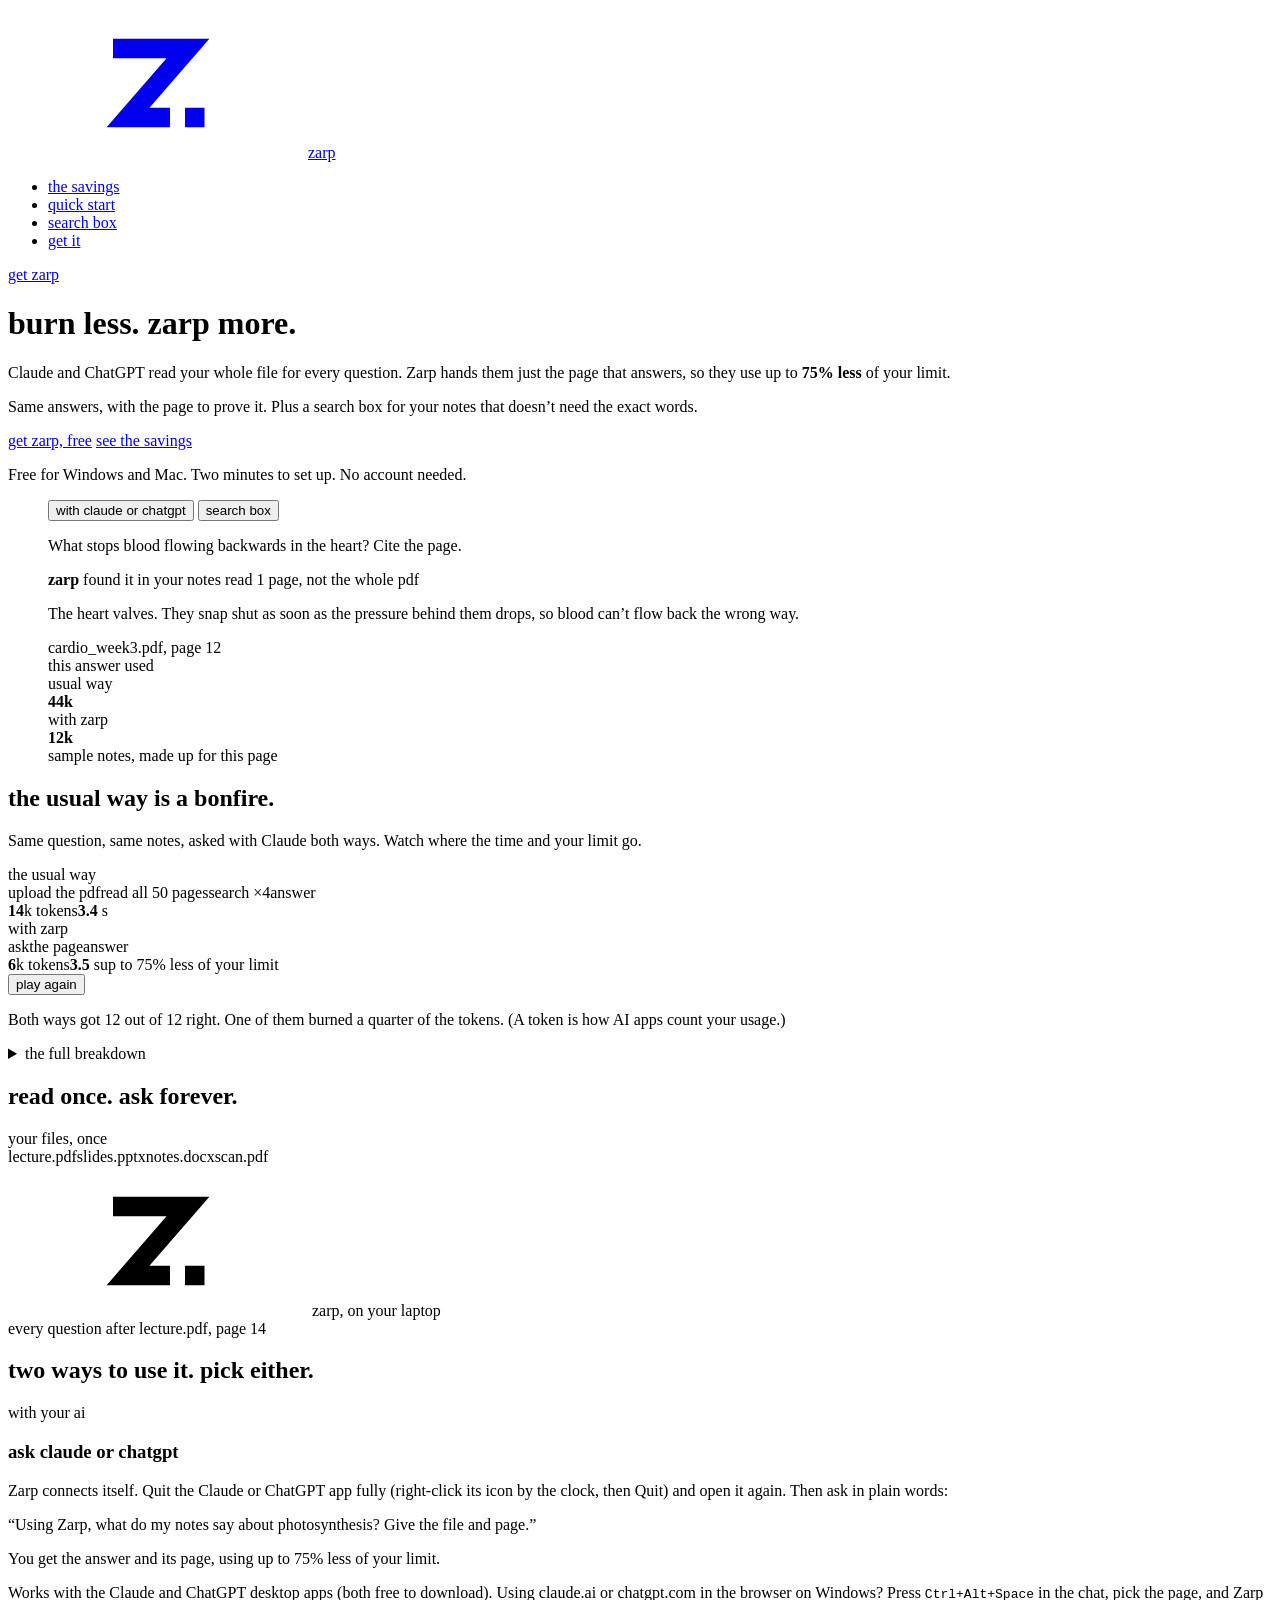
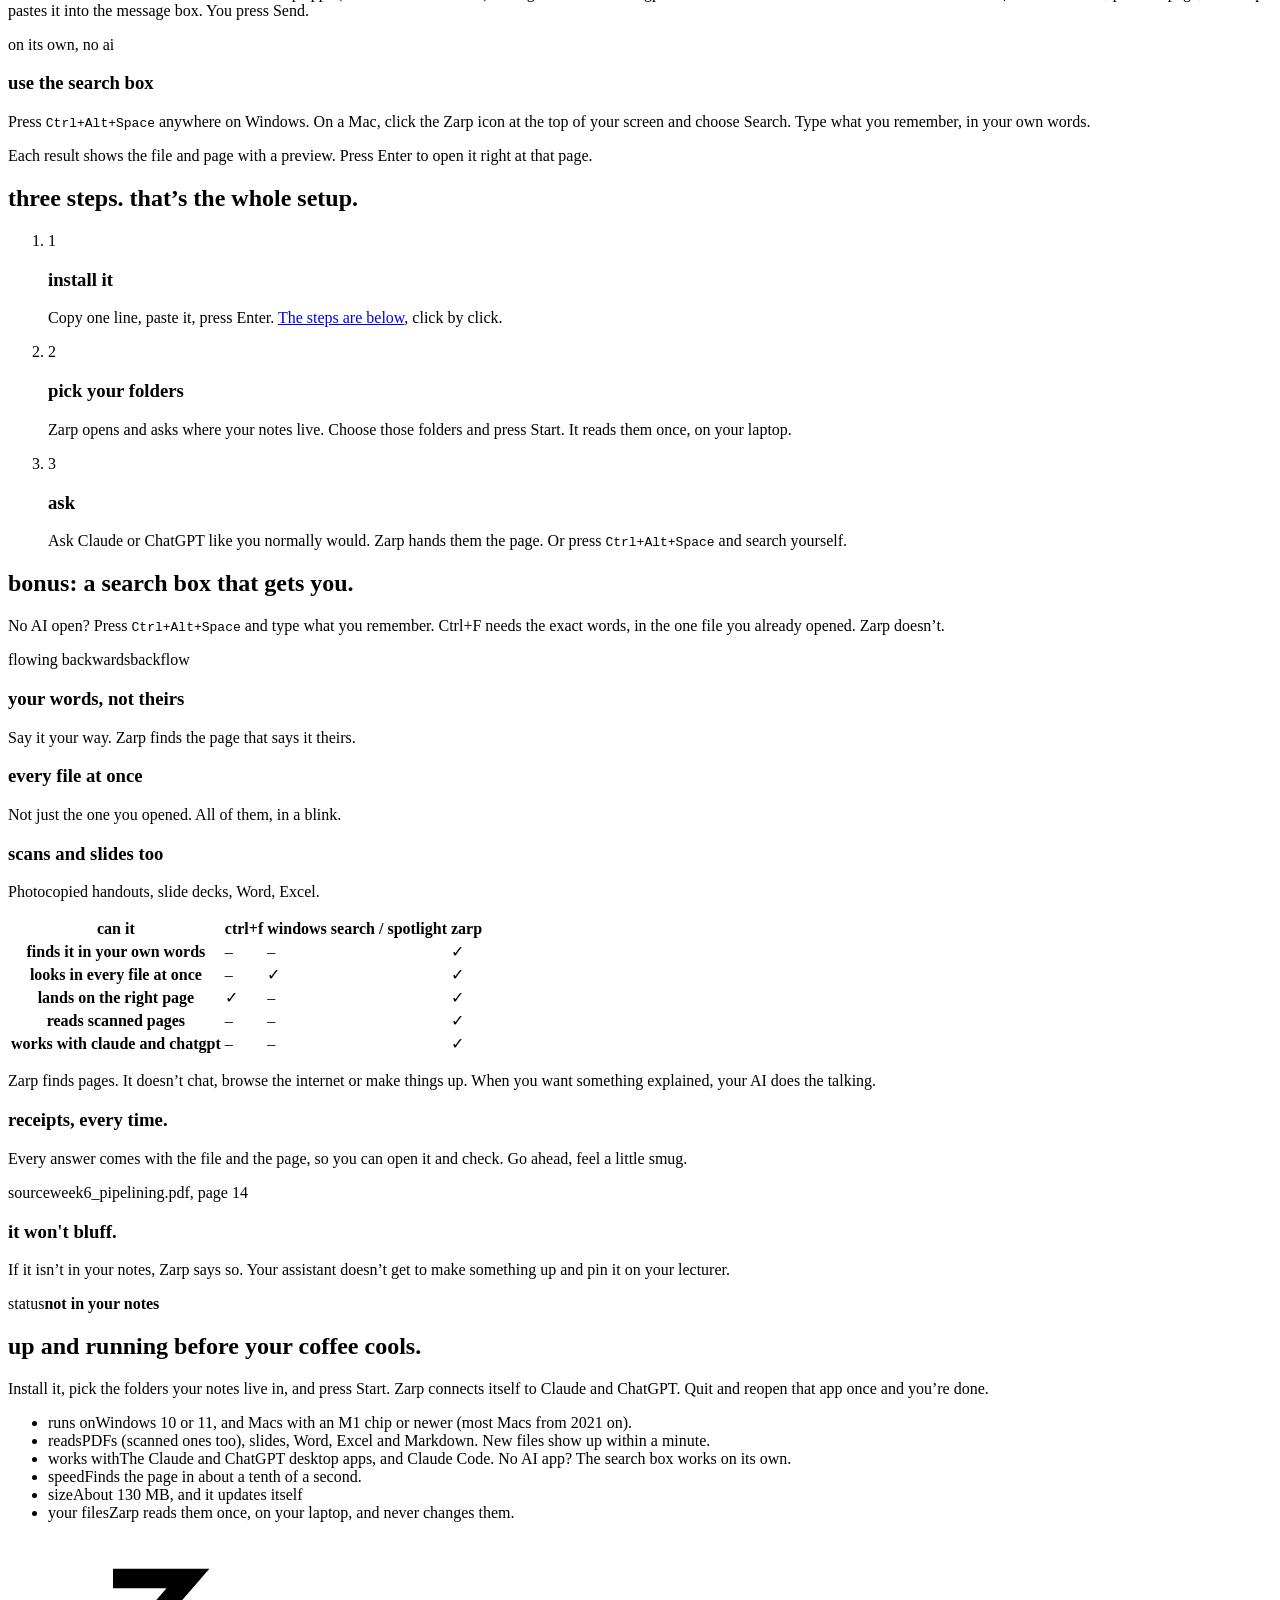
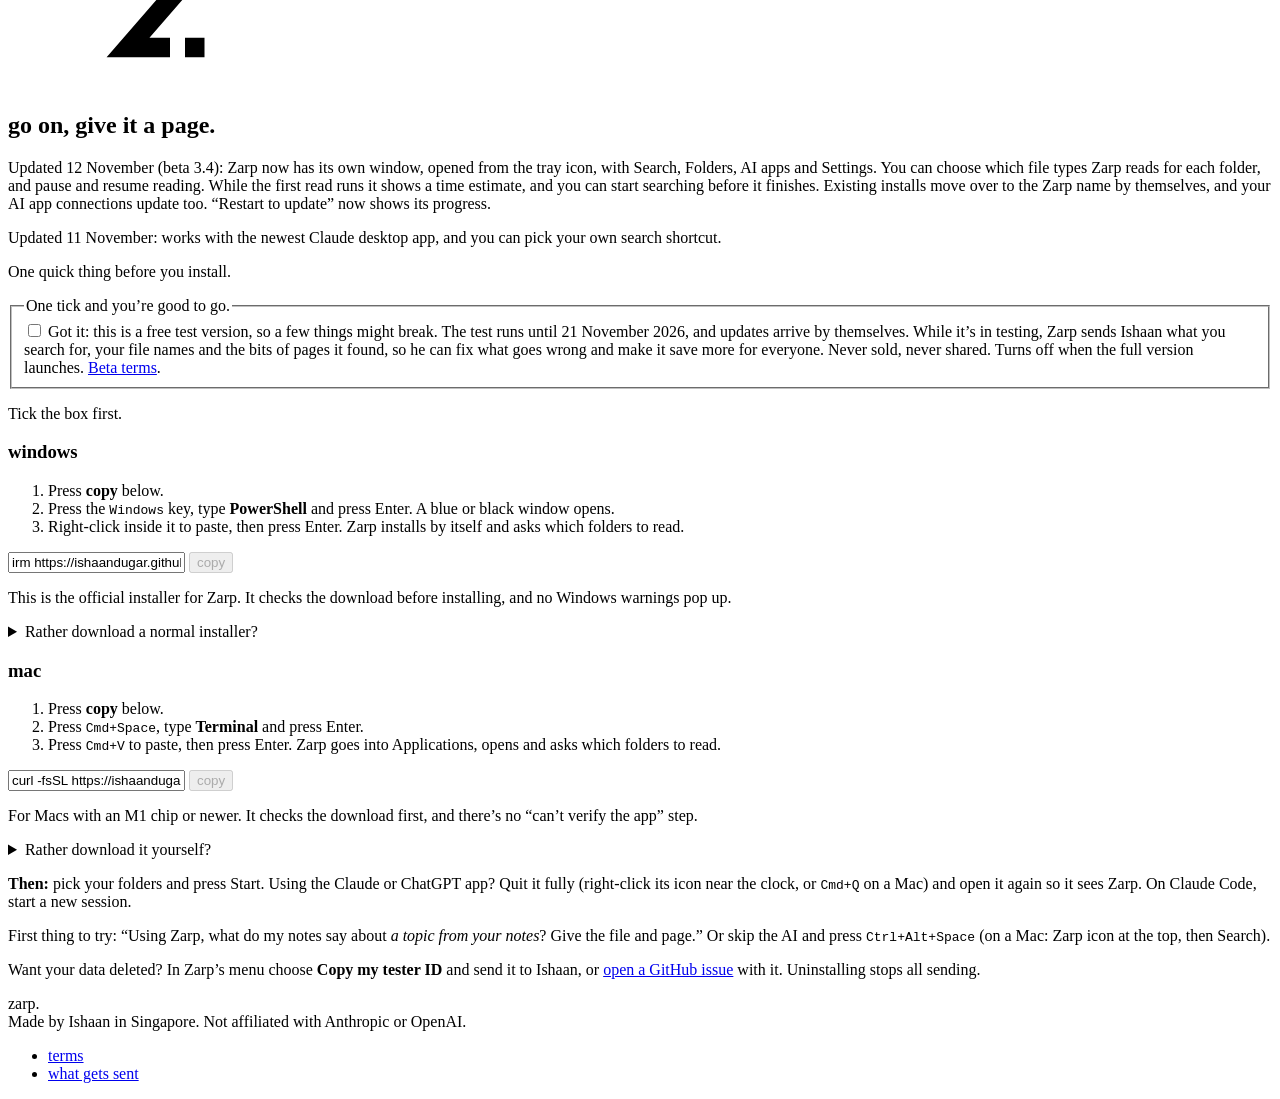
==== index.html @ 74d9ce3f "Add share tags and preview image so links show a card" ====
<!doctype html>
<html lang="en">
<head>
<meta charset="utf-8">
<meta name="viewport" content="width=device-width, initial-scale=1, viewport-fit=cover">
<title>Zarp</title>
<meta name="description" content="Claude and ChatGPT read your whole PDF for every question. Zarp hands them just the page that answers, so they use up to 75% less of your limit. Free for Windows and Mac.">
<link rel="canonical" href="https://ishaandugar.github.io/zarp/">
<meta property="og:type" content="website">
<meta property="og:site_name" content="Zarp">
<meta property="og:title" content="Zarp: burn less. zarp more.">
<meta property="og:description" content="Claude and ChatGPT read your whole PDF for every question. Zarp hands them just the page that answers, so they use up to 75% less of your limit. Free for Windows and Mac.">
<meta property="og:url" content="https://ishaandugar.github.io/zarp/">
<meta property="og:image" content="https://ishaandugar.github.io/zarp/og-v1.png">
<meta property="og:image:width" content="1200">
<meta property="og:image:height" content="630">
<meta property="og:image:alt" content="Zarp: burn less. zarp more. A chat where Zarp finds the answer in one page of your notes and cites it.">
<meta name="twitter:card" content="summary_large_image">
<link rel="icon" href="data:image/svg+xml,%3Csvg xmlns='http://www.w3.org/2000/svg' viewBox='0 0 100 100'%3E%3Crect width='100' height='100' rx='22' fill='%23181512'/%3E%3Cpath d='M20 27H70L30 73H58' fill='none' stroke='%23f7b83d' stroke-width='13'/%3E%3Crect x='68' y='66.5' width='13' height='13' fill=%27%23f5b544%27/%3E%3C/svg%3E">
<link rel="preconnect" href="https://fonts.googleapis.com">
<link rel="preconnect" href="https://fonts.gstatic.com" crossorigin>
<link href="https://fonts.googleapis.com/css2?family=Instrument+Serif&family=Geist:wght@400;500&family=Geist+Mono:wght@400&display=swap" rel="stylesheet">
<link rel="stylesheet" href="site.css">
</head>
<body>
<svg width="0" height="0" style="position:absolute" aria-hidden="true">
  <symbol id="mark" viewBox="0 0 100 100">
    <path d="M20 27H70L30 73H58" fill="none" stroke="currentColor" stroke-width="13"/>
    <rect class="dot" x="68" y="66.5" width="13" height="13" fill="currentColor"/>
  </symbol>
</svg>

<div class="wrap">
  <nav class="mast" aria-label="main">
    <a class="brand" href="#top" aria-label="Zarp home"><svg class="brand-mark" aria-hidden="true"><use href="#mark"/></svg>zarp</a>
    <ul>
      <li><a href="#savings">the savings</a></li>
      <li><a href="#start">quick start</a></li>
      <li><a href="#ctrlf">search box</a></li>
      <li><a href="#install">get it</a></li>
    </ul>
    <a class="btn btn--secondary" href="#install">get zarp</a>
  </nav>

  <main id="top">
    <header class="hero">
      <div class="hero-text">
        <h1>burn less. <span class="verb">zarp</span> more.</h1>
        <p>Claude and ChatGPT read your whole file for every question. Zarp hands them just the page that answers, so they use up to <b class="hl">75% less</b> of your limit.</p>
        <p>Same answers, with the page to prove it. Plus a search box for your notes that doesn’t need the exact words.</p>
        <div class="actions">
          <a class="btn btn--primary" href="#install">get zarp, free</a>
          <a class="btn btn--secondary" href="#savings">see the savings</a>
        </div>
        <p class="small">Free for Windows and Mac. Two minutes to set up. No account needed.</p>
      </div>

      <figure class="well chat demo" aria-label="Demo: the same search in Ctrl+F and in Zarp, and Claude using Zarp">
        <div class="chat-head" role="tablist">
          <button class="tab tab--on" type="button" role="tab" aria-selected="true" data-demo="ai">with claude or chatgpt</button>
          <button class="tab" type="button" role="tab" aria-selected="false" data-demo="box">search box</button>
        </div>
        <div class="chat-body demo-panel race" data-panel="box" hidden>
          <div class="qbox"><svg aria-hidden="true"><use href="#mark"/></svg><span class="typed" data-text="what stops blood flowing backwards">what stops blood flowing backwards</span><i class="caret" aria-hidden="true"></i></div>
          <div class="lanes">
            <div class="lane lane--f">
              <span class="lane-name">ctrl+f · one open file</span>
              <div class="doc" aria-hidden="true"><i></i><i></i><i></i><i></i><i></i><i></i><i></i><span class="sweep"></span></div>
              <span class="verdict">0 of 0 matches</span>
            </div>
            <div class="lane lane--z">
              <span class="lane-name">zarp · all 41 files</span>
              <div class="stack" aria-hidden="true"><span>pdf</span><span>pptx</span><span>scan</span><span>docx</span><span>pdf</span><span>xlsx</span><span>pptx</span><span>pdf</span></div>
              <div class="found">
                <span class="cite">cardio_week3.pdf, page 12</span>
                <p>“…the heart valves <mark>prevent backflow</mark> by snapping shut…”</p>
              </div>
            </div>
          </div>
          <p class="readout punch">different words. buried in 41 files. <b>straight to page 12.</b></p>
        </div>
        <div class="chat-body demo-panel chatplay" data-panel="ai">
          <p class="ask c1">What stops blood flowing backwards in the heart? Cite the page.</p>
          <div class="call c2">
            <span class="readout"><b>zarp</b> found it in your notes</span>
            <span class="readout">read 1 page, not the whole pdf</span>
          </div>
          <div class="c3">
            <p class="answer">The heart valves. They snap shut as soon as the pressure behind them drops, so blood can’t flow back the wrong way.</p>
            <span class="cite">cardio_week3.pdf, page 12</span>
          </div>
          <div class="usage c4">
            <span class="readout">this answer used</span>
            <div class="u-row"><span class="readout">usual way</span><div class="meter"><span class="fill"></span></div><b>44k</b></div>
            <div class="u-row u-row--z"><span class="readout">with zarp</span><div class="meter"><span class="fill"></span></div><b>12k</b></div>
          </div>
        </div>
        <figcaption class="chat-foot readout">sample notes, made up for this page</figcaption>
      </figure>
    </header>

    <section id="savings" class="savings">
      <div class="vs-head">
        <h2>the usual way is a bonfire.</h2>
        <p>Same question, same notes, asked with Claude both ways. Watch where the time and your limit go.</p>
      </div>
      <div class="well blueprint duel" data-anim>
        <div class="duel-lane">
          <span class="path-name">the usual way</span>
          <div class="beats"><span class="node">upload the pdf</span><span class="node">read all 50 pages</span><span class="node">search ×4</span><span class="node">answer</span></div>
          <div class="meter"><span class="fill"></span></div>
          <div class="meta readout"><span><b class="count" data-to="44" data-ms="3600">44</b>k tokens</span><span><b class="count" data-to="10.9" data-dec="1" data-ms="3600">10.9</b> s</span></div>
        </div>
        <div class="duel-lane duel-lane--z">
          <span class="path-name">with zarp</span>
          <div class="beats"><span class="node">ask</span><span class="node">the page</span><span class="node">answer</span></div>
          <div class="meter"><span class="fill"></span></div>
          <div class="meta readout"><span><b class="count" data-to="12" data-ms="2200">12</b>k tokens</span><span><b class="count" data-to="6.9" data-dec="1" data-ms="2200">6.9</b> s</span><span class="badge">up to 75% less of your limit</span></div>
        </div>
        <button class="replay" type="button">play again</button>
      </div>
      <p class="small">Both ways got 12 out of 12 right. One of them burned a quarter of the tokens. (A token is how AI apps count your usage.)</p>
      <details class="more">
        <summary>the full breakdown</summary>
        <table class="cmp cmp--two">
          <thead><tr><th scope="col"><span class="sr">step</span></th><th scope="col">the usual way</th><th scope="col" class="z">with zarp</th></tr></thead>
          <tbody>
            <tr><th scope="row">before you ask</th><td data-label="the usual way">upload the PDF, again, in every new chat</td><td data-label="with zarp" class="z">nothing. Zarp read your folders once, when you set it up</td></tr>
            <tr><th scope="row">what your ai reads</th><td data-label="the usual way">the whole file, all fifty pages, to quote one line</td><td data-label="with zarp" class="z">the page that answers, and not much else</td></tr>
            <tr><th scope="row">hunting around</th><td data-label="the usual way">about 4 rounds of searching through your files</td><td data-label="with zarp" class="z">1</td></tr>
            <tr><th scope="row">usage per question</th><td data-label="the usual way">about 44k tokens</td><td data-label="with zarp" class="z">about 12k. up to 75% less</td></tr>
            <tr><th scope="row">time per answer</th><td data-label="the usual way">10.9 s</td><td data-label="with zarp" class="z">6.9 s</td></tr>
            <tr><th scope="row">the next day</th><td data-label="the usual way">upload it all over again</td><td data-label="with zarp" class="z">just ask</td></tr>
            <tr><th scope="row">not in your notes?</th><td data-label="the usual way">your ai might fill the gap with a guess</td><td data-label="with zarp" class="z">Zarp tells it the answer isn’t there</td></tr>
            <tr><th scope="row">checking the answer</th><td data-label="the usual way">scroll the PDF and hope</td><td data-label="with zarp" class="z">file and page come attached</td></tr>
          </tbody>
        </table>
      </details>
    </section>

    <section class="secret">
      <h2>read once. ask forever.</h2>
      <div class="well blueprint flow flowplay" role="img" aria-label="Your files go into Zarp once, on your laptop. After that, every question gets back one page.">
        <div class="flow-step">
          <span class="path-name">your files, once</span>
          <div class="chips"><span class="chip">lecture.pdf</span><span class="chip">slides.pptx</span><span class="chip">notes.docx</span><span class="chip">scan.pdf</span></div>
        </div>
        <span class="flow-line" aria-hidden="true"><i></i></span>
        <div class="flow-box">
          <svg aria-hidden="true"><use href="#mark"/></svg>
          <span class="readout">zarp, on your laptop</span>
        </div>
        <span class="flow-line" aria-hidden="true"><i></i></span>
        <div class="flow-step">
          <span class="path-name">every question after</span>
          <span class="cite">lecture.pdf, page 14</span>
        </div>
      </div>
    </section>

    <section id="ways" class="ways">
      <h2>two ways to use it. pick either.</h2>
      <div class="ways-grid">
        <div class="well way">
          <span class="path-name">with your ai</span>
          <h3>ask claude or chatgpt</h3>
          <p>Zarp connects itself. Quit the Claude or ChatGPT app fully (right-click its icon by the clock, then Quit) and open it again. Then ask in plain words:</p>
          <p class="say">“Using Zarp, what do my notes say about photosynthesis? Give the file and page.”</p>
          <p>You get the answer and its page, using up to 75% less of your limit.</p>
          <p class="small">Works with the Claude and ChatGPT desktop apps (both free to download). Using claude.ai or chatgpt.com in the browser on Windows? Press <kbd>Ctrl+Alt+Space</kbd> in the chat, pick the page, and Zarp pastes it into the message box. You press Send.</p>
        </div>
        <div class="well way">
          <span class="path-name">on its own, no ai</span>
          <h3>use the search box</h3>
          <p>Press <kbd>Ctrl+Alt+Space</kbd> anywhere on Windows. On a Mac, click the Zarp icon at the top of your screen and choose Search. Type what you remember, in your own words.</p>
          <p>Each result shows the file and page with a preview. Press Enter to open it right at that page.</p>
        </div>
      </div>
    </section>

    <section id="start" class="start">
      <h2>three steps. that’s the whole setup.</h2>
      <ol class="steps">
        <li class="well step">
          <span class="step-n">1</span>
          <h3>install it</h3>
          <p>Copy one line, paste it, press Enter. <a href="#install">The steps are below</a>, click by click.</p>
        </li>
        <li class="well step">
          <span class="step-n">2</span>
          <h3>pick your folders</h3>
          <p>Zarp opens and asks where your notes live. Choose those folders and press Start. It reads them once, on your laptop.</p>
        </li>
        <li class="well step">
          <span class="step-n">3</span>
          <h3>ask</h3>
          <p>Ask Claude or ChatGPT like you normally would. Zarp hands them the page. Or press <kbd>Ctrl+Alt+Space</kbd> and search yourself.</p>
        </li>
      </ol>
    </section>

    <section id="ctrlf" class="vs">
      <div class="vs-head">
        <h2>bonus: a search box that gets you.</h2>
        <p>No AI open? Press <kbd>Ctrl+Alt+Space</kbd> and type what you remember. Ctrl+F needs the exact words, in the one file you already opened. Zarp doesn’t.</p>
      </div>
      <div class="tri" data-anim>
        <div class="well tri-card">
          <div class="art art-words" aria-hidden="true"><span class="w w1">flowing backwards</span><span class="w-link"></span><span class="w w2">backflow</span></div>
          <h3>your words, not theirs</h3>
          <p class="small">Say it your way. Zarp finds the page that says it theirs.</p>
        </div>
        <div class="well tri-card">
          <div class="art art-files" aria-hidden="true"><i></i><i></i><i></i><i></i><i></i><i></i><i></i><i></i><i></i><i></i><i></i><i></i><i></i><i></i></div>
          <h3>every file at once</h3>
          <p class="small">Not just the one you opened. All of them, in a blink.</p>
        </div>
        <div class="well tri-card">
          <div class="art art-scan" aria-hidden="true"><div class="pg"><i></i><i></i><i></i><i></i><i></i></div></div>
          <h3>scans and slides too</h3>
          <p class="small">Photocopied handouts, slide decks, Word, Excel.</p>
        </div>
      </div>
      <div class="well cmp-wrap">
        <table class="cmp marks">
          <thead><tr><th scope="col"><span class="sr">can it</span></th><th scope="col">ctrl+f</th><th scope="col">windows search / spotlight</th><th scope="col" class="z">zarp</th></tr></thead>
          <tbody>
            <tr><th scope="row">finds it in your own words</th><td>–</td><td>–</td><td class="z">✓</td></tr>
            <tr><th scope="row">looks in every file at once</th><td>–</td><td>✓</td><td class="z">✓</td></tr>
            <tr><th scope="row">lands on the right page</th><td>✓</td><td>–</td><td class="z">✓</td></tr>
            <tr><th scope="row">reads scanned pages</th><td>–</td><td>–</td><td class="z">✓</td></tr>
            <tr><th scope="row">works with claude and chatgpt</th><td>–</td><td>–</td><td class="z">✓</td></tr>
          </tbody>
        </table>
      </div>
      <p class="small">Zarp finds pages. It doesn’t chat, browse the internet or make things up. When you want something explained, your AI does the talking.</p>
    </section>

    <section class="moments" aria-label="What it does">
      <div class="split">
        <div class="text">
          <h3>receipts, every time.</h3>
          <p>Every answer comes with the file and the page, so you can open it and check. Go ahead, feel a little smug.</p>
        </div>
        <div class="well proof"><span class="readout">source</span><span class="cite">week6_pipelining.pdf, page 14</span></div>
      </div>
      <div class="split">
        <div class="text">
          <h3>it won't bluff.</h3>
          <p>If it isn’t in your notes, Zarp says so. Your assistant doesn’t get to make something up and pin it on your lecturer.</p>
        </div>
        <div class="well proof"><span class="readout">status</span><span class="readout"><b>not in your notes</b></span></div>
      </div>
    </section>

    <section id="needs" class="split">
      <div class="text">
        <h2>up and running before your coffee cools.</h2>
        <p>Install it, pick the folders your notes live in, and press Start. Zarp connects itself to Claude and ChatGPT. Quit and reopen that app once and you’re done.</p>
        <ul class="needs">
          <li><span>runs on</span><span>Windows 10 or 11, and Macs with an M1 chip or newer (most Macs from 2021 on).</span></li>
          <li><span>reads</span><span>PDFs (scanned ones too), slides, Word, Excel and Markdown. New files show up within a minute.</span></li>
          <li><span>works with</span><span>The Claude and ChatGPT desktop apps, and Claude Code. No AI app? The search box works on its own.</span></li>
          <li><span>speed</span><span>Finds the page in about a tenth of a second.</span></li>
          <li><span>size</span><span>About 130 MB, and it updates itself</span></li>
          <li><span>your files</span><span>Zarp reads them once, on your laptop, and never changes them.</span></li>
        </ul>
      </div>
      <div class="well blueprint closer">
        <svg aria-hidden="true" style="color: var(--color-accent)"><use href="#mark"/></svg>
      </div>
    </section>

    <section id="install" class="split split--top">
      <div class="text">
        <h2>go on, give it a page.</h2>
        <p class="small">Updated 12 November (beta 3.4): Zarp now has its own window, opened from the tray icon, with Search, Folders, AI apps and Settings. You can choose which file types Zarp reads for each folder, and pause and resume reading. While the first read runs it shows a time estimate, and you can start searching before it finishes. Existing installs move over to the Zarp name by themselves, and your AI app connections update too. “Restart to update” now shows its progress.</p>
        <p class="small">Updated 11 November: works with the newest Claude desktop app, and you can pick your own search shortcut.</p>
        <p>One quick thing before you install.</p>
        <fieldset class="agree" id="agree">
          <legend class="small">One tick and you’re good to go.</legend>
          <label><input type="checkbox" required> <span>Got it: this is a free test version, so a few things might break. The test runs until 21 November 2026, and updates arrive by themselves. While it’s in testing, Zarp sends Ishaan what you search for, your file names and the bits of pages it found, so he can fix what goes wrong and make it save more for everyone. Never sold, never shared. Turns off when the full version launches. <a href="TERMS.txt">Beta terms</a>.</span></label>
        </fieldset>
      </div>

      <div class="get" id="get">
        <p class="small" id="gate-note" aria-live="polite">Tick the box first.</p>
        <div class="well get-card" id="card-win">
          <h3>windows</h3>
          <ol class="mini">
            <li>Press <b>copy</b> below.</li>
            <li>Press the <kbd>Windows</kbd> key, type <b>PowerShell</b> and press Enter. A blue or black window opens.</li>
            <li>Right-click inside it to paste, then press Enter. Zarp installs by itself and asks which folders to read.</li>
          </ol>
          <div class="shell-row">
            <input id="ps-line" class="shell-cmd" readonly aria-label="PowerShell install command" value="irm https://ishaandugar.github.io/zarp/install.ps1 | iex">
            <button class="btn btn--primary shell-copy" type="button" data-copy="ps-line" data-gated>copy</button>
          </div>
          <p class="small">This is the official installer for Zarp. It checks the download before installing, and no Windows warnings pop up.</p>
          <details class="alt">
            <summary>Rather download a normal installer?</summary>
            <p class="small"><a href="https://github.com/IshaanDugar/zarp/releases/latest/download/Zarp-Beta-Setup.exe" class="dl-link" data-gated>Download Zarp for Windows</a> and open it. Windows may show a blue box saying it protected your PC. That’s normal for new apps from small makers: click <b>More info</b>, then <b>Run anyway</b>.</p>
          </details>
        </div>
        <div class="well get-card" id="card-mac">
          <h3>mac</h3>
          <ol class="mini">
            <li>Press <b>copy</b> below.</li>
            <li>Press <kbd>Cmd+Space</kbd>, type <b>Terminal</b> and press Enter.</li>
            <li>Press <kbd>Cmd+V</kbd> to paste, then press Enter. Zarp goes into Applications, opens and asks which folders to read.</li>
          </ol>
          <div class="shell-row">
            <input id="sh-line" class="shell-cmd" readonly aria-label="Terminal install command" value="curl -fsSL https://ishaandugar.github.io/zarp/install.sh | bash">
            <button class="btn btn--primary shell-copy" type="button" data-copy="sh-line" data-gated>copy</button>
          </div>
          <p class="small">For Macs with an M1 chip or newer. It checks the download first, and there’s no “can’t verify the app” step.</p>
          <details class="alt">
            <summary>Rather download it yourself?</summary>
            <p class="small"><a href="https://github.com/IshaanDugar/zarp/releases/latest/download/Zarp-Beta-mac-arm64.zip" class="dl-link" data-gated>Download Zarp for Mac</a> and drag <b>Zarp Beta</b> into Applications. The first time, your Mac says it can’t check the app: open <b>System Settings</b>, then <b>Privacy &amp; Security</b>, scroll down and click <b>Open Anyway</b>. Only once.</p>
          </details>
        </div>
        <div class="get-alt">
          <p><b>Then:</b> pick your folders and press Start. Using the Claude or ChatGPT app? Quit it fully (right-click its icon near the clock, or <kbd>Cmd+Q</kbd> on a Mac) and open it again so it sees Zarp. On Claude Code, start a new session.</p>
          <p class="small">First thing to try: “Using Zarp, what do my notes say about <i>a topic from your notes</i>? Give the file and page.” Or skip the AI and press <kbd>Ctrl+Alt+Space</kbd> (on a Mac: Zarp icon at the top, then Search).</p>
          <p class="small">Want your data deleted? In Zarp’s menu choose <b>Copy my tester ID</b> and send it to Ishaan, or <a href="https://github.com/IshaanDugar/zarp/issues/new?title=Delete%20my%20data">open a GitHub issue</a> with it. Uninstalling stops all sending.</p>
        </div>
      </div>
    </section>
  </main>

  <footer class="foot">
    <div class="foot-word" aria-hidden="true">zarp<span>.</span></div>
    <div class="foot-row">
      <span>Made by Ishaan in Singapore. Not affiliated with Anthropic or OpenAI.</span>
      <ul>
        <li><a href="TERMS.txt">terms</a></li>
        <li><a href="README_BETA.txt">what gets sent</a></li>
      </ul>
    </div>
  </footer>
</div>
<script>
(() => {
  const boxes = [...document.querySelectorAll('#agree input[type=checkbox]')];
  const gated = [...document.querySelectorAll('[data-gated]')];
  const lines = [...document.querySelectorAll('.shell-cmd')];
  const note = document.getElementById('gate-note');
  const get = document.getElementById('get');
  const ok = () => boxes.every((b) => b.checked);
  if (/Mac/.test(navigator.platform || navigator.userAgent) && get) get.classList.add('is-mac');
  const sync = () => {
    const open = ok();
    gated.forEach((el) => { el.setAttribute('aria-disabled', String(!open)); if (el.tagName === 'BUTTON') el.disabled = !open; });
    lines.forEach((l) => l.classList.toggle('is-locked', !open));
    if (note) note.textContent = open ? 'All set. Thanks for reading.' : 'Tick the box first.';
  };
  boxes.forEach((b) => b.addEventListener('change', sync));
  sync();
  document.querySelectorAll('.dl-link').forEach((a) => a.addEventListener('click', (e) => {
    if (!ok()) { e.preventDefault(); document.getElementById('agree').scrollIntoView({ behavior: 'smooth', block: 'center' }); }
  }));
  const reduce = matchMedia('(prefers-reduced-motion: reduce)').matches;
  const wait = (ms) => new Promise((r) => setTimeout(r, ms));
  // hero: type, ctrl+f sweeps and fails, zarp finds the page; loops
  const race = document.querySelector('.race');
  const typed = race && race.querySelector('.typed');
  let demoRun = 0;
  async function playRace(run) {
    if (reduce) { race.classList.add('s2', 's3', 's4'); return; }
    const text = typed.dataset.text;
    while (run === demoRun) {
      race.classList.remove('s2', 's3', 's4');
      typed.textContent = '';
      await wait(250);
      for (const ch of text) { if (run !== demoRun) return; typed.textContent += ch; await wait(38); }
      await wait(150); race.classList.add('s2');
      await wait(1200); race.classList.add('s3');
      await wait(900); race.classList.add('s4');
      await wait(4200);
    }
  }
  const chat = document.querySelector('.chatplay');
  async function playChat(run) {
    const all = ['on1', 'on2', 'on3', 'on4'];
    if (reduce) { chat.classList.add(...all); return; }
    while (run === demoRun) {
      chat.classList.remove(...all);
      for (const [c, ms] of [['on1', 300], ['on2', 900], ['on3', 1100], ['on4', 900]]) {
        await wait(ms); if (run !== demoRun) return; chat.classList.add(c);
      }
      await wait(5000);
    }
  }
  const play = (which) => { const run = ++demoRun; (which === 'ai' ? playChat : playRace)(run); };
  play('ai');
  const tabs = [...document.querySelectorAll('[data-demo]')];
  tabs.forEach((t) => t.addEventListener('click', () => {
    tabs.forEach((x) => { const on = x === t; x.classList.toggle('tab--on', on); x.setAttribute('aria-selected', String(on)); });
    document.querySelectorAll('[data-panel]').forEach((pnl) => { pnl.hidden = pnl.dataset.panel !== t.dataset.demo; });
    play(t.dataset.demo);
  }));
  // count-ups and scroll-triggered pieces
  const countUp = (el) => {
    const to = parseFloat(el.dataset.to), dec = +(el.dataset.dec || 0), ms = +(el.dataset.ms || 2000);
    if (reduce) { el.textContent = to.toFixed(dec); return; }
    clearInterval(el._t); const t0 = Date.now();
    el._t = setInterval(() => { const k = Math.min(1, (Date.now() - t0) / ms); el.textContent = (to * k).toFixed(dec); if (k >= 1) clearInterval(el._t); }, 40);
  };
  const start = (box) => { box.classList.remove('in'); void box.offsetWidth; box.classList.add('in'); box.querySelectorAll('.count').forEach(countUp); };
  const io = 'IntersectionObserver' in window ? new IntersectionObserver((es) => es.forEach((e) => {
    if (e.isIntersecting && !e.target.classList.contains('in')) start(e.target);
  }), { threshold: 0.35 }) : null;
  document.querySelectorAll('[data-anim]').forEach((el) => { if (io) io.observe(el); else start(el); });
  document.querySelectorAll('.replay').forEach((b) => b.addEventListener('click', () => start(b.closest('[data-anim]'))));
  document.querySelectorAll('[data-copy]').forEach((btn) => {
    const box = document.getElementById(btn.dataset.copy);
    if (!box) return;
    btn.addEventListener('click', async () => {
      if (!ok()) return;
      try { await navigator.clipboard.writeText(box.value); } catch { box.select(); }
      btn.textContent = 'copied'; btn.dataset.done = '';
      setTimeout(() => { btn.textContent = 'copy'; delete btn.dataset.done; }, 1800);
    });
    box.addEventListener('focus', () => box.select());
  });
})();
</script>
</body>
</html>
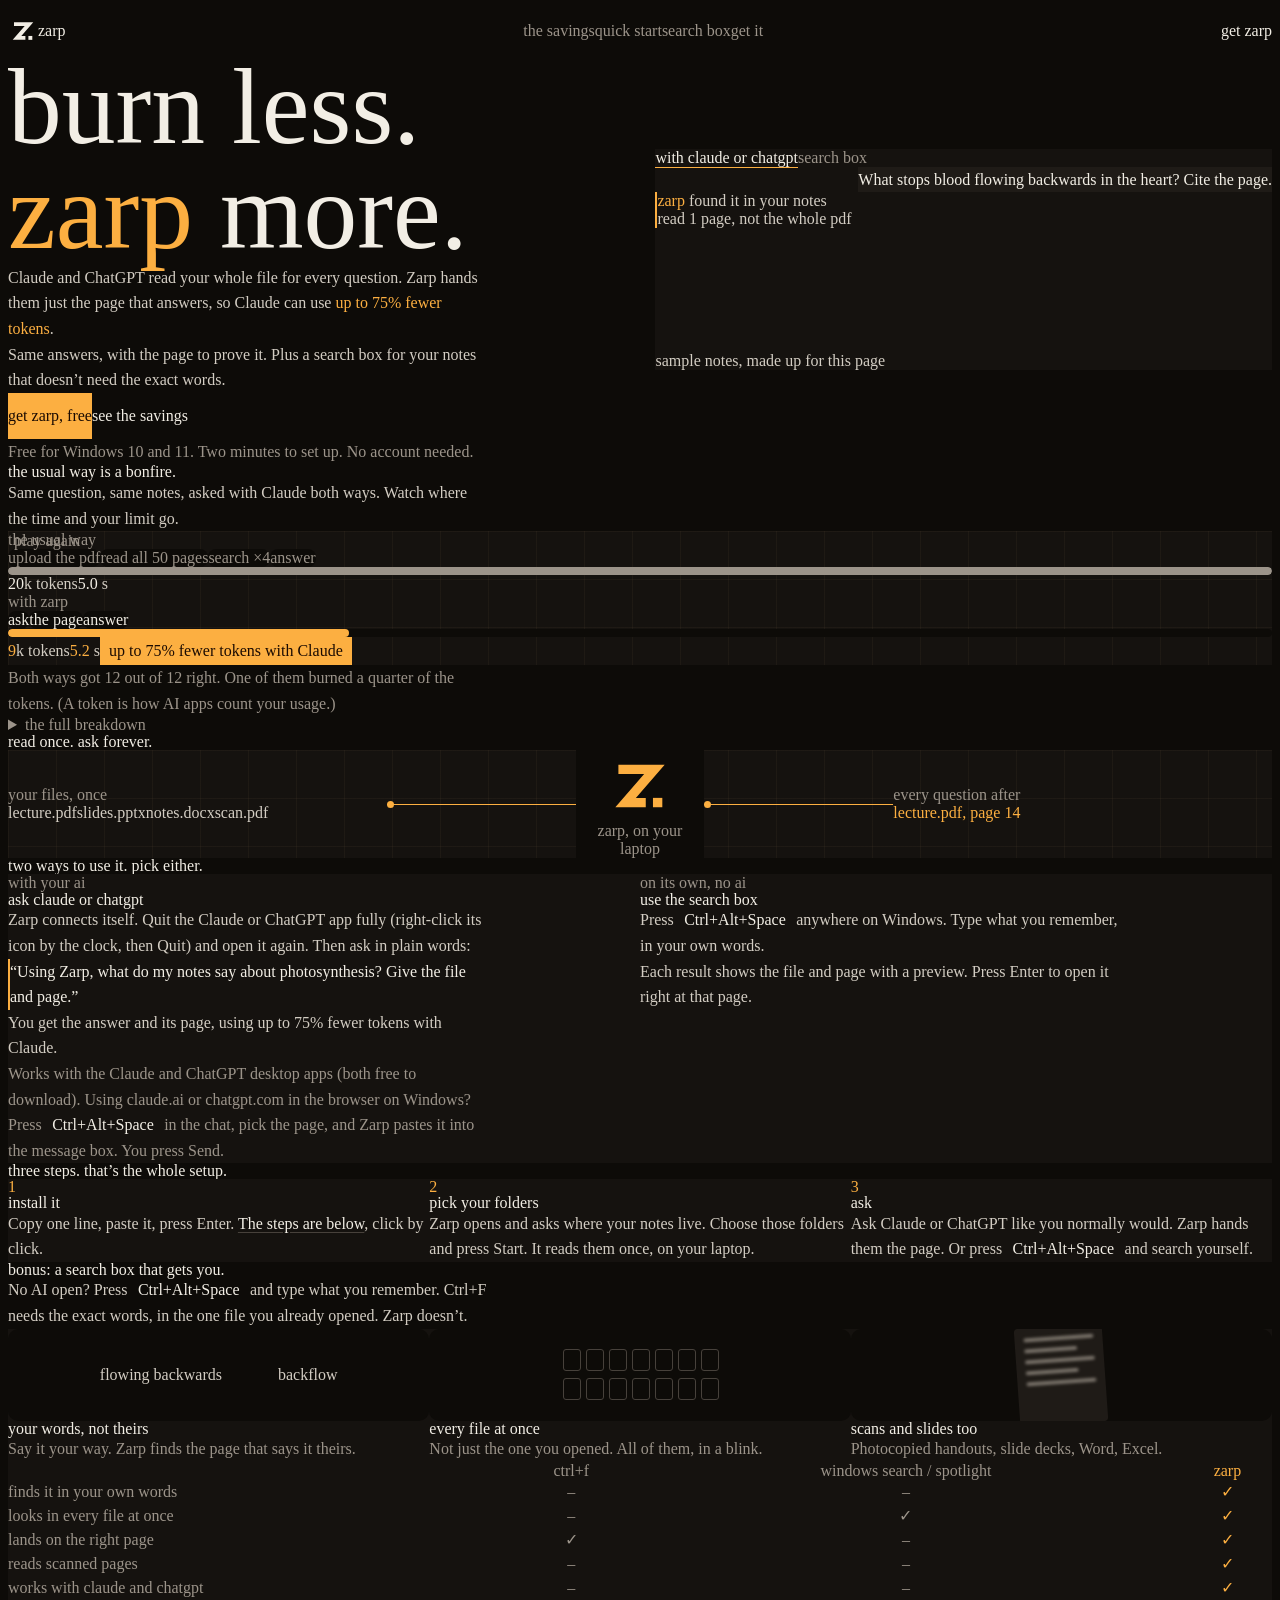
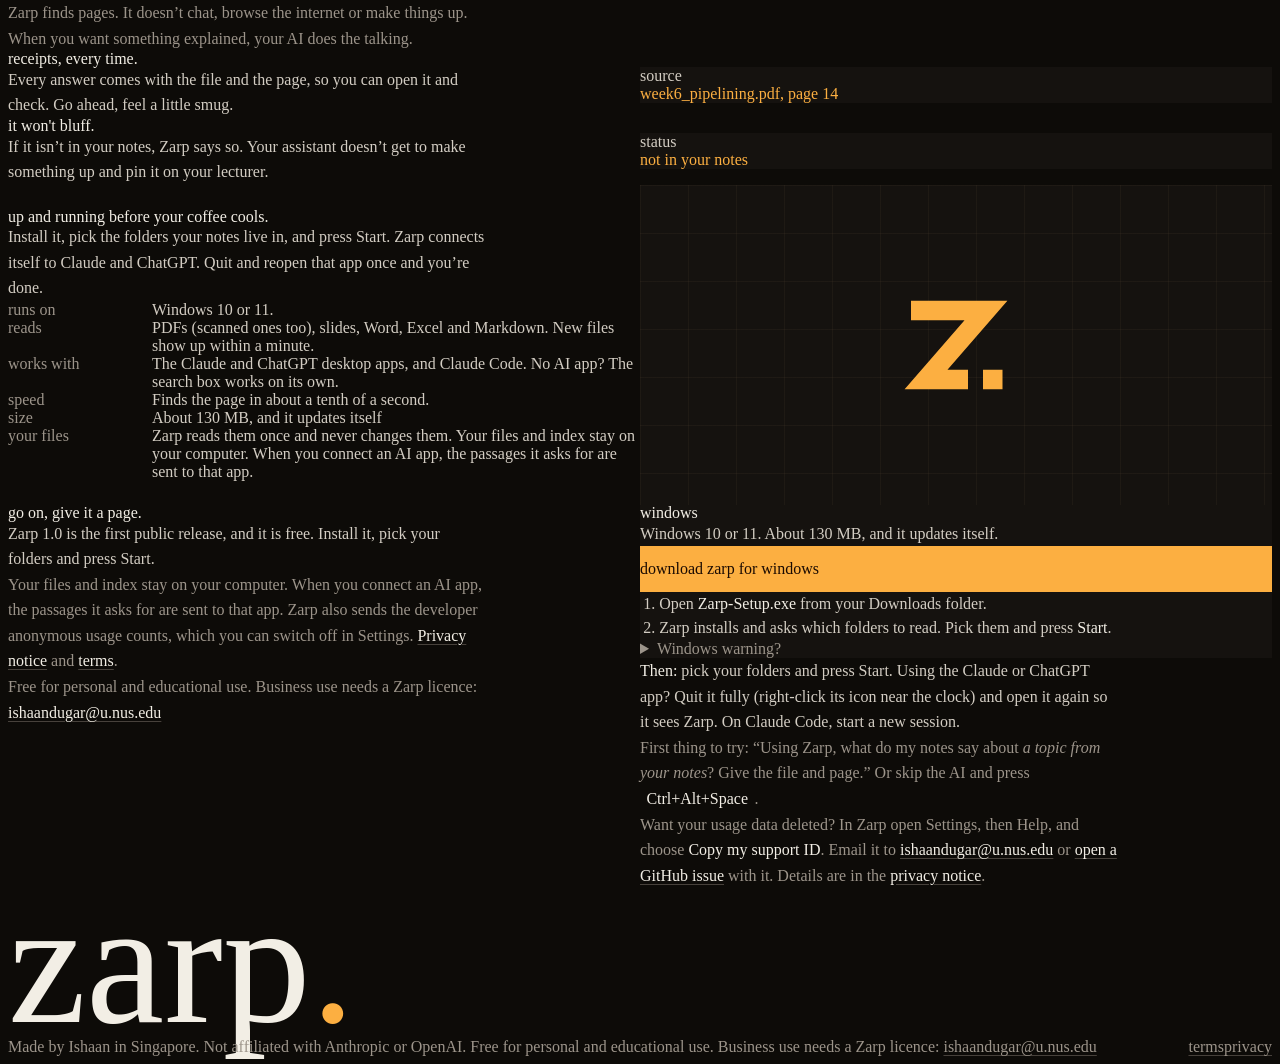
==== commit a29355da: "Site 1.0 (WIP): free release wording, Zarp-Setup.exe download, Windows warning help, privacy and ter" ====
--- a/index.html
+++ b/index.html
@@ -4,18 +4,7 @@
 <meta charset="utf-8">
 <meta name="viewport" content="width=device-width, initial-scale=1, viewport-fit=cover">
 <title>Zarp</title>
-<meta name="description" content="Claude and ChatGPT read your whole PDF for every question. Zarp hands them just the page that answers, so they use up to 75% less of your limit. Free for Windows and Mac.">
-<link rel="canonical" href="https://ishaandugar.github.io/zarp/">
-<meta property="og:type" content="website">
-<meta property="og:site_name" content="Zarp">
-<meta property="og:title" content="Zarp: burn less. zarp more.">
-<meta property="og:description" content="Claude and ChatGPT read your whole PDF for every question. Zarp hands them just the page that answers, so they use up to 75% less of your limit. Free for Windows and Mac.">
-<meta property="og:url" content="https://ishaandugar.github.io/zarp/">
-<meta property="og:image" content="https://ishaandugar.github.io/zarp/og-v1.png">
-<meta property="og:image:width" content="1200">
-<meta property="og:image:height" content="630">
-<meta property="og:image:alt" content="Zarp: burn less. zarp more. A chat where Zarp finds the answer in one page of your notes and cites it.">
-<meta name="twitter:card" content="summary_large_image">
+<meta name="description" content="Claude and ChatGPT read your whole PDF for every question. Zarp hands them just the page that answers, so Claude can use up to 75% fewer tokens. Free for Windows.">
 <link rel="icon" href="data:image/svg+xml,%3Csvg xmlns='http://www.w3.org/2000/svg' viewBox='0 0 100 100'%3E%3Crect width='100' height='100' rx='22' fill='%23181512'/%3E%3Cpath d='M20 27H70L30 73H58' fill='none' stroke='%23f7b83d' stroke-width='13'/%3E%3Crect x='68' y='66.5' width='13' height='13' fill=%27%23f5b544%27/%3E%3C/svg%3E">
 <link rel="preconnect" href="https://fonts.googleapis.com">
 <link rel="preconnect" href="https://fonts.gstatic.com" crossorigin>
@@ -46,13 +35,13 @@
     <header class="hero">
       <div class="hero-text">
         <h1>burn less. <span class="verb">zarp</span> more.</h1>
-        <p>Claude and ChatGPT read your whole file for every question. Zarp hands them just the page that answers, so they use up to <b class="hl">75% less</b> of your limit.</p>
+        <p>Claude and ChatGPT read your whole file for every question. Zarp hands them just the page that answers, so Claude can use <b class="hl">up to 75% fewer tokens</b>.</p>
         <p>Same answers, with the page to prove it. Plus a search box for your notes that doesn’t need the exact words.</p>
         <div class="actions">
           <a class="btn btn--primary" href="#install">get zarp, free</a>
           <a class="btn btn--secondary" href="#savings">see the savings</a>
         </div>
-        <p class="small">Free for Windows and Mac. Two minutes to set up. No account needed.</p>
+        <p class="small">Free for Windows 10 and 11. Two minutes to set up. No account needed.</p>
       </div>
 
       <figure class="well chat demo" aria-label="Demo: the same search in Ctrl+F and in Zarp, and Claude using Zarp">
@@ -115,7 +104,7 @@
           <span class="path-name">with zarp</span>
           <div class="beats"><span class="node">ask</span><span class="node">the page</span><span class="node">answer</span></div>
           <div class="meter"><span class="fill"></span></div>
-          <div class="meta readout"><span><b class="count" data-to="12" data-ms="2200">12</b>k tokens</span><span><b class="count" data-to="6.9" data-dec="1" data-ms="2200">6.9</b> s</span><span class="badge">up to 75% less of your limit</span></div>
+          <div class="meta readout"><span><b class="count" data-to="12" data-ms="2200">12</b>k tokens</span><span><b class="count" data-to="6.9" data-dec="1" data-ms="2200">6.9</b> s</span><span class="badge">up to 75% fewer tokens with Claude</span></div>
         </div>
         <button class="replay" type="button">play again</button>
       </div>
@@ -128,7 +117,7 @@
             <tr><th scope="row">before you ask</th><td data-label="the usual way">upload the PDF, again, in every new chat</td><td data-label="with zarp" class="z">nothing. Zarp read your folders once, when you set it up</td></tr>
             <tr><th scope="row">what your ai reads</th><td data-label="the usual way">the whole file, all fifty pages, to quote one line</td><td data-label="with zarp" class="z">the page that answers, and not much else</td></tr>
             <tr><th scope="row">hunting around</th><td data-label="the usual way">about 4 rounds of searching through your files</td><td data-label="with zarp" class="z">1</td></tr>
-            <tr><th scope="row">usage per question</th><td data-label="the usual way">about 44k tokens</td><td data-label="with zarp" class="z">about 12k. up to 75% less</td></tr>
+            <tr><th scope="row">usage per question</th><td data-label="the usual way">about 44k tokens</td><td data-label="with zarp" class="z">about 12k. up to 75% fewer tokens with Claude</td></tr>
             <tr><th scope="row">time per answer</th><td data-label="the usual way">10.9 s</td><td data-label="with zarp" class="z">6.9 s</td></tr>
             <tr><th scope="row">the next day</th><td data-label="the usual way">upload it all over again</td><td data-label="with zarp" class="z">just ask</td></tr>
             <tr><th scope="row">not in your notes?</th><td data-label="the usual way">your ai might fill the gap with a guess</td><td data-label="with zarp" class="z">Zarp tells it the answer isn’t there</td></tr>
@@ -166,13 +155,13 @@
           <h3>ask claude or chatgpt</h3>
           <p>Zarp connects itself. Quit the Claude or ChatGPT app fully (right-click its icon by the clock, then Quit) and open it again. Then ask in plain words:</p>
           <p class="say">“Using Zarp, what do my notes say about photosynthesis? Give the file and page.”</p>
-          <p>You get the answer and its page, using up to 75% less of your limit.</p>
+          <p>You get the answer and its page, using up to 75% fewer tokens with Claude.</p>
           <p class="small">Works with the Claude and ChatGPT desktop apps (both free to download). Using claude.ai or chatgpt.com in the browser on Windows? Press <kbd>Ctrl+Alt+Space</kbd> in the chat, pick the page, and Zarp pastes it into the message box. You press Send.</p>
         </div>
         <div class="well way">
           <span class="path-name">on its own, no ai</span>
           <h3>use the search box</h3>
-          <p>Press <kbd>Ctrl+Alt+Space</kbd> anywhere on Windows. On a Mac, click the Zarp icon at the top of your screen and choose Search. Type what you remember, in your own words.</p>
+          <p>Press <kbd>Ctrl+Alt+Space</kbd> anywhere on Windows. Type what you remember, in your own words.</p>
           <p>Each result shows the file and page with a preview. Press Enter to open it right at that page.</p>
         </div>
       </div>
@@ -258,12 +247,12 @@
         <h2>up and running before your coffee cools.</h2>
         <p>Install it, pick the folders your notes live in, and press Start. Zarp connects itself to Claude and ChatGPT. Quit and reopen that app once and you’re done.</p>
         <ul class="needs">
-          <li><span>runs on</span><span>Windows 10 or 11, and Macs with an M1 chip or newer (most Macs from 2021 on).</span></li>
+          <li><span>runs on</span><span>Windows 10 or 11.</span></li>
           <li><span>reads</span><span>PDFs (scanned ones too), slides, Word, Excel and Markdown. New files show up within a minute.</span></li>
           <li><span>works with</span><span>The Claude and ChatGPT desktop apps, and Claude Code. No AI app? The search box works on its own.</span></li>
           <li><span>speed</span><span>Finds the page in about a tenth of a second.</span></li>
           <li><span>size</span><span>About 130 MB, and it updates itself</span></li>
-          <li><span>your files</span><span>Zarp reads them once, on your laptop, and never changes them.</span></li>
+          <li><span>your files</span><span>Zarp reads them once and never changes them. Your files and index stay on your computer. When you connect an AI app, the passages it asks for are sent to that app.</span></li>
         </ul>
       </div>
       <div class="well blueprint closer">
@@ -274,55 +263,32 @@
     <section id="install" class="split split--top">
       <div class="text">
         <h2>go on, give it a page.</h2>
-        <p class="small">Updated 12 November (beta 3.4): Zarp now has its own window, opened from the tray icon, with Search, Folders, AI apps and Settings. You can choose which file types Zarp reads for each folder, and pause and resume reading. While the first read runs it shows a time estimate, and you can start searching before it finishes. Existing installs move over to the Zarp name by themselves, and your AI app connections update too. “Restart to update” now shows its progress.</p>
-        <p class="small">Updated 11 November: works with the newest Claude desktop app, and you can pick your own search shortcut.</p>
-        <p>One quick thing before you install.</p>
-        <fieldset class="agree" id="agree">
-          <legend class="small">One tick and you’re good to go.</legend>
-          <label><input type="checkbox" required> <span>Got it: this is a free test version, so a few things might break. The test runs until 21 November 2026, and updates arrive by themselves. While it’s in testing, Zarp sends Ishaan what you search for, your file names and the bits of pages it found, so he can fix what goes wrong and make it save more for everyone. Never sold, never shared. Turns off when the full version launches. <a href="TERMS.txt">Beta terms</a>.</span></label>
-        </fieldset>
+        <p>Zarp 1.0 is the first public release, and it is free. Install it, pick your folders and press Start.</p>
+        <p class="small">Your files and index stay on your computer. When you connect an AI app, the passages it asks for are sent to that app. Zarp also sends the developer anonymous usage counts, which you can switch off in Settings. <a href="privacy.html">Privacy notice</a> and <a href="terms.html">terms</a>.</p>
+        <p class="small">Free for personal and educational use. Business use needs a Zarp licence: <a href="mailto:ishaandugar@u.nus.edu">ishaandugar@u.nus.edu</a></p>
       </div>
 
       <div class="get" id="get">
-        <p class="small" id="gate-note" aria-live="polite">Tick the box first.</p>
         <div class="well get-card" id="card-win">
           <h3>windows</h3>
+          <p>Windows 10 or 11. About 130 MB, and it updates itself.</p>
+          <!-- RELEASE-URL -->
+          <a class="btn btn--primary dl-link" href="https://github.com/IshaanDugar/DiskAI/releases/latest/download/Zarp-Setup.exe">Download Zarp for Windows</a>
           <ol class="mini">
-            <li>Press <b>copy</b> below.</li>
-            <li>Press the <kbd>Windows</kbd> key, type <b>PowerShell</b> and press Enter. A blue or black window opens.</li>
-            <li>Right-click inside it to paste, then press Enter. Zarp installs by itself and asks which folders to read.</li>
+            <li>Open <b>Zarp-Setup.exe</b> from your Downloads folder.</li>
+            <li>Zarp installs and asks which folders to read. Pick them and press <b>Start</b>.</li>
           </ol>
-          <div class="shell-row">
-            <input id="ps-line" class="shell-cmd" readonly aria-label="PowerShell install command" value="irm https://ishaandugar.github.io/zarp/install.ps1 | iex">
-            <button class="btn btn--primary shell-copy" type="button" data-copy="ps-line" data-gated>copy</button>
-          </div>
-          <p class="small">This is the official installer for Zarp. It checks the download before installing, and no Windows warnings pop up.</p>
-          <details class="alt">
-            <summary>Rather download a normal installer?</summary>
-            <p class="small"><a href="https://github.com/IshaanDugar/zarp/releases/latest/download/Zarp-Beta-Setup.exe" class="dl-link" data-gated>Download Zarp for Windows</a> and open it. Windows may show a blue box saying it protected your PC. That’s normal for new apps from small makers: click <b>More info</b>, then <b>Run anyway</b>.</p>
+          <details class="alt" id="win-warning">
+            <summary>Windows warning?</summary>
+            <p class="small">Zarp is not code-signed yet, so Windows may ask you to confirm. This is common for new apps from small makers.</p>
+            <p class="small"><b>“Windows protected your PC” (SmartScreen).</b> Click <b>More info</b>, then <b>Run anyway</b>.</p>
+            <p class="small"><b>Blocked with no “Run anyway”? (Windows 11 Smart App Control).</b> Smart App Control can block apps that are not signed. Open <b>Windows Security</b>, then <b>App &amp; browser control</b>, then <b>Smart App Control settings</b> and choose <b>Off</b>. You can turn it back on later in the same place. Or wait for a signed version of Zarp.</p>
           </details>
         </div>
-        <div class="well get-card" id="card-mac">
-          <h3>mac</h3>
-          <ol class="mini">
-            <li>Press <b>copy</b> below.</li>
-            <li>Press <kbd>Cmd+Space</kbd>, type <b>Terminal</b> and press Enter.</li>
-            <li>Press <kbd>Cmd+V</kbd> to paste, then press Enter. Zarp goes into Applications, opens and asks which folders to read.</li>
-          </ol>
-          <div class="shell-row">
-            <input id="sh-line" class="shell-cmd" readonly aria-label="Terminal install command" value="curl -fsSL https://ishaandugar.github.io/zarp/install.sh | bash">
-            <button class="btn btn--primary shell-copy" type="button" data-copy="sh-line" data-gated>copy</button>
-          </div>
-          <p class="small">For Macs with an M1 chip or newer. It checks the download first, and there’s no “can’t verify the app” step.</p>
-          <details class="alt">
-            <summary>Rather download it yourself?</summary>
-            <p class="small"><a href="https://github.com/IshaanDugar/zarp/releases/latest/download/Zarp-Beta-mac-arm64.zip" class="dl-link" data-gated>Download Zarp for Mac</a> and drag <b>Zarp Beta</b> into Applications. The first time, your Mac says it can’t check the app: open <b>System Settings</b>, then <b>Privacy &amp; Security</b>, scroll down and click <b>Open Anyway</b>. Only once.</p>
-          </details>
-        </div>
         <div class="get-alt">
-          <p><b>Then:</b> pick your folders and press Start. Using the Claude or ChatGPT app? Quit it fully (right-click its icon near the clock, or <kbd>Cmd+Q</kbd> on a Mac) and open it again so it sees Zarp. On Claude Code, start a new session.</p>
-          <p class="small">First thing to try: “Using Zarp, what do my notes say about <i>a topic from your notes</i>? Give the file and page.” Or skip the AI and press <kbd>Ctrl+Alt+Space</kbd> (on a Mac: Zarp icon at the top, then Search).</p>
-          <p class="small">Want your data deleted? In Zarp’s menu choose <b>Copy my tester ID</b> and send it to Ishaan, or <a href="https://github.com/IshaanDugar/zarp/issues/new?title=Delete%20my%20data">open a GitHub issue</a> with it. Uninstalling stops all sending.</p>
+          <p><b>Then:</b> pick your folders and press Start. Using the Claude or ChatGPT app? Quit it fully (right-click its icon near the clock) and open it again so it sees Zarp. On Claude Code, start a new session.</p>
+          <p class="small">First thing to try: “Using Zarp, what do my notes say about <i>a topic from your notes</i>? Give the file and page.” Or skip the AI and press <kbd>Ctrl+Alt+Space</kbd>.</p>
+          <p class="small">Want your usage data deleted? In Zarp open Settings, then Help, and choose <b>Copy my support ID</b>. Email it to <a href="mailto:ishaandugar@u.nus.edu">ishaandugar@u.nus.edu</a> or <a href="https://github.com/IshaanDugar/zarp/issues/new?title=Delete%20my%20data">open a GitHub issue</a> with it. Details are in the <a href="privacy.html">privacy notice</a>.</p>
         </div>
       </div>
     </section>
@@ -331,34 +297,16 @@
   <footer class="foot">
     <div class="foot-word" aria-hidden="true">zarp<span>.</span></div>
     <div class="foot-row">
-      <span>Made by Ishaan in Singapore. Not affiliated with Anthropic or OpenAI.</span>
+      <span>Made by Ishaan in Singapore. Not affiliated with Anthropic or OpenAI. Free for personal and educational use. Business use needs a Zarp licence: <a href="mailto:ishaandugar@u.nus.edu">ishaandugar@u.nus.edu</a></span>
       <ul>
-        <li><a href="TERMS.txt">terms</a></li>
-        <li><a href="README_BETA.txt">what gets sent</a></li>
+        <li><a href="terms.html">terms</a></li>
+        <li><a href="privacy.html">privacy</a></li>
       </ul>
     </div>
   </footer>
 </div>
 <script>
 (() => {
-  const boxes = [...document.querySelectorAll('#agree input[type=checkbox]')];
-  const gated = [...document.querySelectorAll('[data-gated]')];
-  const lines = [...document.querySelectorAll('.shell-cmd')];
-  const note = document.getElementById('gate-note');
-  const get = document.getElementById('get');
-  const ok = () => boxes.every((b) => b.checked);
-  if (/Mac/.test(navigator.platform || navigator.userAgent) && get) get.classList.add('is-mac');
-  const sync = () => {
-    const open = ok();
-    gated.forEach((el) => { el.setAttribute('aria-disabled', String(!open)); if (el.tagName === 'BUTTON') el.disabled = !open; });
-    lines.forEach((l) => l.classList.toggle('is-locked', !open));
-    if (note) note.textContent = open ? 'All set. Thanks for reading.' : 'Tick the box first.';
-  };
-  boxes.forEach((b) => b.addEventListener('change', sync));
-  sync();
-  document.querySelectorAll('.dl-link').forEach((a) => a.addEventListener('click', (e) => {
-    if (!ok()) { e.preventDefault(); document.getElementById('agree').scrollIntoView({ behavior: 'smooth', block: 'center' }); }
-  }));
   const reduce = matchMedia('(prefers-reduced-motion: reduce)').matches;
   const wait = (ms) => new Promise((r) => setTimeout(r, ms));
   // hero: type, ctrl+f sweeps and fails, zarp finds the page; loops
@@ -412,17 +360,6 @@
   }), { threshold: 0.35 }) : null;
   document.querySelectorAll('[data-anim]').forEach((el) => { if (io) io.observe(el); else start(el); });
   document.querySelectorAll('.replay').forEach((b) => b.addEventListener('click', () => start(b.closest('[data-anim]'))));
-  document.querySelectorAll('[data-copy]').forEach((btn) => {
-    const box = document.getElementById(btn.dataset.copy);
-    if (!box) return;
-    btn.addEventListener('click', async () => {
-      if (!ok()) return;
-      try { await navigator.clipboard.writeText(box.value); } catch { box.select(); }
-      btn.textContent = 'copied'; btn.dataset.done = '';
-      setTimeout(() => { btn.textContent = 'copy'; delete btn.dataset.done; }, 1800);
-    });
-    box.addEventListener('focus', () => box.select());
-  });
 })();
 </script>
 </body>
--- a/site.css
+++ b/site.css
@@ -0,0 +1,402 @@
+/* Hallmark · shape: Split Studio · genre: atmospheric · theme: Lumen (deal 1/3, seed zarp-local-retrieval-app-d5d5·25b92bf1·2026-11-07·r0) · job: try · draw: 56d3ec
+ * hero: Banner · nav: masthead · footer: mast · imagery: the product built (an assistant asking Zarp) · signature: the reply well, a question answered with the file and page
+ * axes: dark/roman-serif/warm · posture: restrained · contrast: pass · fold: pass · v2.0.0 */
+/* Hallmark · pre-emit critique: P4 H4 E4 S4 R3 V4 · weakest: R, the product exists only as a built reply until Zarp-branded screenshots ship */
+/* waive 38iii: one verb in the hero head, set in the brand amber (owner: one brand colour) · waive 47c: blueprint grid inside wells only, never under running text · owner anchor: amber-phosphor terminal, warm graphite ground instead of violet, no rose */
+@import url("./tokens.css");
+@import url("./base.css");
+
+/* palette: an amber-phosphor console. warm espresso graphite, paper-white ink, amber as the only signal */
+:root {
+  --color-paper: oklch(15% 0.007 65); --color-paper-2: oklch(18.5% 0.008 65); --color-paper-3: oklch(22.5% 0.009 65);
+  --color-ink: oklch(95% 0.013 85); --color-ink-2: oklch(85% 0.015 80); --color-muted: oklch(67% 0.017 75);
+  --color-rule: oklch(27.5% 0.01 65); --color-rule-2: oklch(38% 0.013 65); --rule-blueprint: oklch(85% 0.09 75 / 0.045);
+  --color-accent: oklch(81% 0.15 72); --color-accent-2: oklch(81% 0.15 72); --color-accent-ink: oklch(17% 0.035 55);
+  --color-focus: oklch(81% 0.15 72); --color-accent-hover: oklch(86% 0.135 76);
+  --hero-head: clamp(3.2rem, 1.6rem + 6.4vw, 7.4rem);
+}
+
+/* the logo's square dot blinks like a cursor three times, then holds */
+.dot { animation: blink 1.1s steps(1, end) 0.4s 3; }
+@keyframes blink { 50% { opacity: 0; } }
+
+body { background: var(--color-paper); color: var(--color-ink); font-family: var(--font-body); font-variant-numeric: tabular-nums; }
+.wrap { max-width: var(--container); margin-inline: auto; padding-inline: max(var(--space-md), env(safe-area-inset-left, 0px)) max(var(--space-md), env(safe-area-inset-right, 0px)); }
+
+h1, h2, h3, nav, .btn, .tab { text-transform: lowercase; }
+h1, h2, h3 { font-family: var(--font-display); font-weight: var(--display-weight); letter-spacing: var(--tracking-display); line-height: 0.98; margin: 0; overflow-wrap: break-word; min-width: 0; text-wrap: balance; }
+h2 { font-size: var(--text-display-s); }
+h3 { font-size: var(--text-2xl); }
+p { margin: 0; max-width: 60ch; line-height: 1.6; color: var(--color-ink-2); }
+a { color: var(--color-ink); text-decoration-color: var(--color-rule-2); text-underline-offset: 3px; transition: text-decoration-color var(--dur-short) var(--ease-out); }
+a:hover { text-decoration-color: var(--color-accent); }
+:focus-visible { outline: 2px solid var(--color-focus); outline-offset: 3px; transition: none; }
+
+/* nav */
+.mast { display: flex; align-items: center; justify-content: space-between; gap: var(--space-md); padding-block: var(--space-lg); }
+.brand { display: inline-flex; align-items: center; gap: var(--space-xs); text-decoration: none; font-family: var(--font-display); font-size: var(--text-xl); color: var(--color-ink); }
+.brand svg { width: 30px; height: 30px; }
+.mast ul { display: flex; gap: var(--space-lg); list-style: none; margin: 0; padding: 0; font-size: var(--text-sm); }
+.mast ul a { color: var(--color-muted); text-decoration: none; }
+.mast ul a:hover { color: var(--color-ink); }
+
+/* buttons */
+.btn { display: inline-flex; align-items: center; min-height: 46px; padding: 0 var(--space-lg); border-radius: var(--radius-pill); font-weight: 500; font-size: var(--text-md); text-decoration: none; transition: background-color var(--dur-short) var(--ease-out), transform var(--dur-micro) var(--ease-out); }
+.btn--primary { background: var(--color-accent); color: var(--color-accent-ink); }
+.btn--primary:hover { background: var(--color-accent-hover); }
+.btn--secondary { box-shadow: inset 0 0 0 var(--rule-hair) var(--color-rule-2); color: var(--color-ink); }
+.btn--secondary:hover { background: var(--color-paper-2); }
+.btn:active { transform: translateY(1px); }
+.actions { display: flex; flex-wrap: wrap; gap: var(--space-sm); }
+.small { font-size: var(--text-sm); color: var(--color-muted); }
+
+/* hero */
+.hero { display: grid; grid-template-columns: minmax(0, 1.05fr) minmax(0, 1fr); gap: var(--gap-columns); align-items: center; padding-block: var(--space-xl) var(--section-gap-s); }
+.hero h1 { font-size: var(--hero-head); }
+.hero-text { display: grid; gap: var(--space-lg); min-width: 0; }
+.hero-text > p { font-size: var(--text-lg); }
+.verb { display: inline-block; color: var(--color-accent-2); }
+.verb::after { content: ""; display: block; height: var(--rule-hair); background: currentColor; transform-origin: left; animation: draw var(--dur-long) var(--ease-out) both; }
+@keyframes draw { from { transform: scaleX(0); } }
+
+/* wells */
+.well { background: var(--color-paper-2); border: var(--rule-hair) solid var(--color-rule); border-radius: var(--radius-card); min-width: 0; }
+.blueprint { background-image: linear-gradient(var(--rule-blueprint) 1px, transparent 1px), linear-gradient(90deg, var(--rule-blueprint) 1px, transparent 1px); background-size: 48px 48px; }
+.readout { font: 400 0.8125rem/1.5 var(--font-outlier); color: var(--color-ink-2); }
+.readout b { font-weight: 400; color: var(--color-accent); }
+
+.chat { display: grid; box-shadow: var(--shadow-card); margin: 0; }
+.chat-head { display: flex; gap: var(--space-md); padding: var(--space-sm) var(--space-md); border-bottom: var(--rule-hair) solid var(--color-rule); font-size: var(--text-sm); color: var(--color-muted); }
+.tab--on { color: var(--color-ink); }
+.chat-body { display: grid; gap: var(--space-md); padding: var(--space-lg) var(--space-md); }
+.ask { justify-self: end; max-width: 85%; background: var(--color-paper-3); border-radius: var(--radius-card); padding: var(--space-sm) var(--space-md); color: var(--color-ink); }
+.call { display: grid; gap: var(--space-3xs); border-left: 2px solid var(--color-accent); padding-left: var(--space-sm); }
+.answer { color: var(--color-ink); }
+.cite { display: inline-block; font: 400 0.8125rem/1.4 var(--font-outlier); color: var(--color-accent); border: var(--rule-hair) solid var(--color-rule-2); border-radius: var(--radius-pill); padding: var(--space-3xs) var(--space-xs); margin-top: var(--space-2xs); }
+.chat-foot { padding: var(--space-xs) var(--space-md); border-top: var(--rule-hair) solid var(--color-rule); }
+
+/* sections */
+section { padding-block: var(--section-gap-s); }
+.split { display: grid; grid-template-columns: minmax(0, 1fr) minmax(0, 1fr); gap: var(--gap-columns); align-items: center; }
+.split--lead { grid-template-columns: minmax(0, 0.8fr) minmax(0, 1.2fr); }
+.text { display: grid; gap: var(--space-md); align-content: start; min-width: 0; }
+
+/* the long way / the zarp way */
+.paths { display: grid; gap: var(--space-xl); padding: var(--space-xl) var(--space-lg); }
+.path { display: grid; gap: var(--space-sm); }
+.path-row { display: flex; align-items: center; gap: 0; flex-wrap: wrap; row-gap: var(--space-xs); }
+.node { font: 400 0.8125rem/1.3 var(--font-outlier); border: var(--rule-hair) solid var(--color-rule-2); border-radius: 8px; padding: var(--space-xs) var(--space-sm); color: var(--color-muted); background: var(--color-paper); }
+.link { flex: 1 1 14px; min-width: 14px; height: 1px; background: var(--color-rule-2); }
+.path--zarp .node { color: var(--color-ink); border-color: var(--color-accent); }
+.path--zarp .link { background: var(--color-accent); position: relative; flex-basis: 120px; }
+.path--zarp .link span { position: absolute; left: 50%; top: -0.75rem; transform: translate(-50%, -50%); white-space: nowrap; font: 400 0.75rem/1 var(--font-outlier); color: var(--color-accent); background: var(--color-paper-2); padding: 0 var(--space-2xs); }
+.path-name { font-size: var(--text-sm); color: var(--color-muted); }
+
+/* numbers */
+.figures { display: grid; grid-template-columns: repeat(2, minmax(0, 1fr)); gap: var(--space-sm); }
+.figure { padding: var(--space-lg) var(--space-md); display: grid; gap: var(--space-2xs); align-content: start; }
+.figure strong { font-family: var(--font-display); font-weight: 400; font-size: var(--text-display-s); line-height: 1; color: var(--color-ink); }
+.figure .readout { color: var(--color-muted); }
+
+/* the secret: files in, sealed box, one page out */
+.secret { display: grid; gap: var(--space-lg); }
+.flow { display: grid; grid-template-columns: minmax(0, 1fr) minmax(24px, 0.5fr) auto minmax(24px, 0.5fr) minmax(0, 1fr); align-items: center; padding: var(--space-xl) var(--space-lg); }
+.flow-step { display: grid; gap: var(--space-xs); justify-items: start; min-width: 0; }
+.flow-line { height: 1px; background: var(--color-accent); }
+.flow-box { display: grid; justify-items: center; gap: var(--space-sm); padding: var(--space-lg); border: var(--rule-hair) solid var(--color-accent); border-radius: var(--radius-card); background: var(--color-paper); box-shadow: var(--shadow-card); }
+.flow-box svg { width: 72px; height: 72px; color: var(--color-accent); }
+.flow-box .readout { color: var(--color-muted); text-align: center; max-width: 16ch; }
+
+/* powershell one-liner */
+.shell { display: grid; gap: var(--space-xs); max-width: 36rem; }
+.shell-row { display: flex; gap: var(--space-xs); min-width: 0; }
+.shell-cmd { flex: 1 1 auto; min-width: 0; font: 400 0.75rem/1 var(--font-outlier); color: var(--color-ink); background: var(--color-paper-2); border: var(--rule-hair) solid var(--color-rule-2); border-radius: var(--radius-pill); padding: var(--space-sm) var(--space-md); }
+.shell-cmd:focus-visible { outline: 2px solid var(--color-focus); outline-offset: 2px; }
+.shell-copy[data-done] { box-shadow: inset 0 0 0 var(--rule-hair) var(--color-accent); color: var(--color-accent); }
+
+/* consent + install */
+.split--top { align-items: start; }
+.agree { border: 0; margin: 0; padding: 0; display: grid; gap: var(--space-sm); min-width: 0; }
+.agree legend { padding: 0; margin-bottom: var(--space-xs); }
+.agree label { display: grid; grid-template-columns: auto minmax(0, 1fr); gap: var(--space-sm); align-items: start; padding: var(--space-sm) var(--space-md); border: var(--rule-hair) solid var(--color-rule); border-radius: var(--radius-card); color: var(--color-ink-2); line-height: 1.5; cursor: pointer; transition: border-color var(--dur-short) var(--ease-out), background-color var(--dur-short) var(--ease-out); }
+.agree label:hover { border-color: var(--color-rule-2); }
+.agree label:has(input:checked) { border-color: var(--color-accent); background: var(--color-paper-2); color: var(--color-ink); }
+.agree input { accent-color: var(--color-accent); width: 18px; height: 18px; margin: var(--space-3xs) 0 0; }
+.get { display: grid; gap: var(--space-md); min-width: 0; }
+.get-card { display: grid; gap: var(--space-sm); padding: var(--space-lg); box-shadow: var(--shadow-card); }
+.get-card .shell-row { margin-top: var(--space-xs); }
+.get.is-mac #card-mac { order: -1; }
+.get #gate-note { order: -2; }
+.get-alt { display: grid; gap: var(--space-sm); padding-inline: var(--space-2xs); }
+.get-alt code { font: 400 0.75rem/1.5 var(--font-outlier); color: var(--color-ink-2); overflow-wrap: anywhere; }
+.btn:disabled, .btn[aria-disabled="true"] { background: var(--color-paper-3); color: var(--color-muted); cursor: not-allowed; transform: none; }
+a[aria-disabled="true"] { color: var(--color-muted); }
+.shell-cmd.is-locked { color: var(--color-muted); filter: blur(1.5px); user-select: none; }
+
+/* moments */
+.moments { display: grid; gap: var(--section-gap-s); }
+.proof { padding: var(--space-lg) var(--space-md); display: grid; gap: var(--space-xs); }
+.chips { display: flex; flex-wrap: wrap; gap: var(--space-xs); }
+.chip { font: 400 0.8125rem/1 var(--font-outlier); border: var(--rule-hair) solid var(--color-rule-2); border-radius: var(--radius-pill); padding: var(--space-xs) var(--space-sm); color: var(--color-ink-2); }
+
+/* needs */
+.needs { list-style: none; margin: 0; padding: 0; display: grid; }
+.needs li { display: grid; grid-template-columns: minmax(0, 9rem) minmax(0, 1fr); gap: var(--space-md); padding-block: var(--space-sm); border-top: var(--rule-hair) solid var(--color-rule); color: var(--color-ink-2); }
+.needs li span:first-child { color: var(--color-muted); font-size: var(--text-sm); padding-top: var(--space-3xs); }
+
+/* close */
+.closer { padding: var(--space-xl); display: grid; place-items: center; min-height: 320px; }
+.closer svg { width: min(220px, 60%); height: auto; }
+.fine { font-size: var(--text-sm); color: var(--color-muted); max-width: 52ch; }
+
+/* footer */
+.foot { border-top: var(--rule-hair) solid var(--color-rule); margin-top: var(--section-gap-s); padding-block: var(--space-xl) var(--space-2xl); display: grid; gap: var(--space-lg); }
+.foot-word { font-family: var(--font-display); font-size: clamp(5rem, 3rem + 10vw, 12rem); line-height: 0.85; letter-spacing: var(--tracking-display); color: var(--color-ink); }
+.foot-word span { color: var(--color-accent); }
+.foot-row { display: flex; flex-wrap: wrap; justify-content: space-between; gap: var(--space-md); font-size: var(--text-sm); color: var(--color-muted); }
+.foot-row ul { display: flex; gap: var(--space-lg); list-style: none; margin: 0; padding: 0; }
+.foot-row a { color: var(--color-muted); }
+
+/* hero reveal: two halves, once */
+.hero-text, .chat { animation: rise var(--dur-long) var(--ease-out) both; }
+.chat { animation-delay: 80ms; }
+@keyframes rise { from { opacity: 0; transform: translateY(8px); } }
+
+@media (max-width: 860px) {
+  .hero, .split, .split--lead { grid-template-columns: minmax(0, 1fr); }
+  .mast ul { display: none; }
+  .closer { min-height: 220px; }
+  .flow { grid-template-columns: minmax(0, 1fr); justify-items: center; gap: 0; }
+  .flow-step { justify-items: center; }
+  .flow-step .chips { justify-content: center; }
+  .flow-line { width: 1px; height: var(--space-xl); }
+}
+@media (max-width: 480px) {
+  .path--zarp .link span { display: none; }
+  .figures { grid-template-columns: minmax(0, 1fr); }
+  .needs li { grid-template-columns: minmax(0, 1fr); gap: var(--space-3xs); }
+  .paths { padding: var(--space-lg) var(--space-md); }
+}
+@media (prefers-reduced-motion: reduce) {
+  .hero-text, .chat, .verb::after, .dot { animation: none; }
+  .btn, a { transition: none; }
+}
+
+/* quick start + two ways (plain-language pass, 2026-11-08) */
+.start, .ways { display: grid; gap: var(--space-lg); }
+.steps { list-style: none; margin: 0; padding: 0; display: grid; grid-template-columns: repeat(3, minmax(0, 1fr)); gap: var(--space-sm); }
+.step { display: grid; gap: var(--space-xs); align-content: start; padding: var(--space-lg) var(--space-md); }
+.step-n { font-family: var(--font-display); font-size: var(--text-display-s); line-height: 1; color: var(--color-accent); }
+.ways-grid { display: grid; grid-template-columns: repeat(2, minmax(0, 1fr)); gap: var(--space-sm); }
+.way { display: grid; gap: var(--space-sm); align-content: start; padding: var(--space-lg); }
+.say { color: var(--color-ink); border-left: 2px solid var(--color-accent); padding-left: var(--space-sm); }
+kbd { font: 400 0.8em/1 var(--font-outlier); color: var(--color-ink); border: var(--rule-hair) solid var(--color-rule-2); border-bottom-width: 2px; border-radius: 5px; padding: 0.15em 0.4em; white-space: nowrap; }
+.mini { margin: 0; padding-left: 1.2em; display: grid; gap: var(--space-2xs); color: var(--color-ink-2); line-height: 1.5; }
+.mini b, .get-alt b { font-weight: 500; color: var(--color-ink); }
+.get-alt > p:first-child { color: var(--color-ink-2); }
+@media (max-width: 860px) {
+  .steps, .ways-grid { grid-template-columns: minmax(0, 1fr); }
+}
+
+/* download-first install (persona review, 2026-11-08) */
+.get-btn { justify-content: center; }
+.alt { border-top: var(--rule-hair) solid var(--color-rule); padding-top: var(--space-sm); display: grid; gap: var(--space-sm); }
+.alt[open] { gap: var(--space-sm); }
+.alt summary { cursor: pointer; font-size: var(--text-sm); color: var(--color-muted); }
+.alt summary:hover { color: var(--color-ink); }
+.alt .mini { margin-top: var(--space-sm); }
+.alt .shell-row { margin-top: var(--space-sm); }
+
+/* search demo, ctrl+f comparison, savings table (2026-11-08) */
+.demo-panel[hidden] { display: none; }
+.chat-head .tab { background: none; border: 0; padding: 0; font: inherit; color: var(--color-muted); cursor: pointer; }
+.chat-head .tab:hover { color: var(--color-ink); }
+.chat-head .tab--on { color: var(--color-ink); box-shadow: 0 1px 0 var(--color-accent); }
+.qbox { display: flex; align-items: center; gap: var(--space-sm); background: var(--color-paper); border: var(--rule-hair) solid var(--color-accent); border-radius: var(--radius-pill); padding: var(--space-sm) var(--space-md); color: var(--color-ink); min-width: 0; }
+.qbox svg { width: 18px; height: 18px; color: var(--color-accent); flex: none; }
+.qbox span { overflow-wrap: anywhere; }
+.qbox--plain { border-color: var(--color-rule-2); border-radius: 8px; }
+.caret { display: inline-block; width: 2px; height: 1.1em; background: var(--color-accent); margin-left: -0.35rem; animation: blink 1.1s steps(1, end) infinite; }
+.hits { list-style: none; margin: 0; padding: 0; display: grid; gap: var(--space-xs); }
+.hit { display: grid; gap: var(--space-2xs); padding: var(--space-sm) var(--space-md); border-radius: var(--radius-card); border: var(--rule-hair) solid var(--color-rule); }
+.hit--top { background: var(--color-paper-3); border-color: var(--color-rule-2); }
+.hit .cite { margin-top: 0; justify-self: start; }
+.hit p { font-size: var(--text-sm); color: var(--color-ink-2); }
+mark { background: none; color: var(--color-accent); }
+.vs, .savings { display: grid; gap: var(--space-lg); }
+.vs-head { display: grid; gap: var(--space-md); }
+.vs-demo, .bounds { display: grid; grid-template-columns: repeat(2, minmax(0, 1fr)); gap: var(--space-sm); }
+.vs-card, .bound { display: grid; gap: var(--space-sm); align-content: start; padding: var(--space-lg); }
+.vs-card .cite { justify-self: start; margin-top: 0; }
+.vs-card--zarp { border-color: var(--color-accent); }
+.vs-none { color: var(--color-muted); }
+.cmp-wrap { padding: var(--space-xs) var(--space-md); }
+.cmp { width: 100%; border-collapse: collapse; font-size: var(--text-sm); }
+.cmp th, .cmp td { text-align: left; vertical-align: top; padding: var(--space-sm) var(--space-sm); border-top: var(--rule-hair) solid var(--color-rule); color: var(--color-ink-2); line-height: 1.5; }
+.cmp thead th { border-top: 0; font: 400 0.8125rem/1.4 var(--font-outlier); color: var(--color-muted); text-transform: lowercase; }
+.cmp tbody th { color: var(--color-muted); font-weight: 400; width: 22%; }
+.cmp .z { color: var(--color-ink); }
+.cmp thead .z { color: var(--color-accent); }
+.cmp--two tbody th { width: 26%; }
+.sr { position: absolute; width: 1px; height: 1px; overflow: hidden; clip: rect(0 0 0 0); white-space: nowrap; }
+@media (max-width: 860px) {
+  .vs-demo, .bounds { grid-template-columns: minmax(0, 1fr); }
+}
+@media (max-width: 640px) {
+  .cmp thead { display: none; }
+  .cmp, .cmp tbody, .cmp tr, .cmp th, .cmp td { display: block; width: auto; }
+  .cmp tr { padding-block: var(--space-sm); border-top: var(--rule-hair) solid var(--color-rule); }
+  .cmp tbody tr:first-child { border-top: 0; }
+  .cmp th, .cmp td { border: 0; padding: var(--space-3xs) 0; }
+  .cmp tbody th { width: auto; color: var(--color-ink); font-weight: 500; }
+  .cmp td::before { content: attr(data-label) ": "; color: var(--color-muted); }
+  .cmp td.z::before { color: var(--color-accent); }
+}
+@media (prefers-reduced-motion: reduce) { .caret { animation: none; } }
+
+/* ===== animated story (2026-11-08, round 4) ===== */
+.race .qbox .typed { white-space: pre; }
+.lanes { display: grid; grid-template-columns: repeat(2, minmax(0, 1fr)); gap: var(--space-sm); }
+.lane { display: grid; gap: var(--space-xs); align-content: start; padding: var(--space-sm); border: var(--rule-hair) solid var(--color-rule); border-radius: var(--radius-card); min-height: 168px; transition: opacity .5s var(--ease-out), border-color .5s var(--ease-out); }
+.lane-name { font: 400 0.75rem/1.3 var(--font-outlier); color: var(--color-muted); }
+.doc { position: relative; display: grid; gap: 7px; padding: var(--space-xs); background: var(--color-paper); border-radius: 6px; overflow: hidden; }
+.doc i { display: block; height: 5px; border-radius: 3px; background: var(--color-rule-2); }
+.doc i:nth-child(2n) { width: 82%; } .doc i:nth-child(3n) { width: 64%; }
+.sweep { position: absolute; left: 0; right: 0; top: -14px; height: 14px; background: oklch(81% 0.15 72 / 0.22); border-block: 1px solid oklch(81% 0.15 72 / 0.5); opacity: 0; }
+.race.s2 .sweep { animation: sweep 1.3s ease-in-out forwards; }
+@keyframes sweep { 0% { top: -14px; opacity: 1; } 90% { opacity: 1; } 100% { top: 100%; opacity: 0; } }
+.verdict { font: 400 0.8125rem/1.3 var(--font-outlier); color: var(--color-muted); opacity: 0; transition: opacity .4s; }
+.race.s3 .verdict { opacity: 1; }
+.race.s3 .lane--f { opacity: .75; }
+.race.s3 .verdict { color: var(--color-ink-2); }
+.race.s3 .lane--z { border-color: var(--color-accent); }
+.stack { display: flex; flex-wrap: wrap; gap: 4px; }
+.stack span { font: 400 0.6875rem/1 var(--font-outlier); padding: 4px 6px; border-radius: 5px; border: var(--rule-hair) solid var(--color-rule-2); color: var(--color-muted); transition: opacity .4s, max-height .4s; }
+.race.s2 .stack span { animation: shuffle .5s ease-in-out 2 alternate; }
+.race.s2 .stack span:nth-child(2) { animation-delay: .1s; } .race.s2 .stack span:nth-child(3) { animation-delay: .2s; } .race.s2 .stack span:nth-child(4) { animation-delay: .3s; }
+.race.s2 .stack span:nth-child(5) { animation-delay: .4s; } .race.s2 .stack span:nth-child(6) { animation-delay: .5s; } .race.s2 .stack span:nth-child(7) { animation-delay: .6s; } .race.s2 .stack span:nth-child(8) { animation-delay: .7s; }
+@keyframes shuffle { to { transform: translateY(-4px); border-color: var(--color-accent); color: var(--color-accent); } }
+.race.s3 .stack { opacity: .35; }
+.found { display: grid; gap: var(--space-2xs); opacity: 0; transform: translateY(10px) scale(.97); transition: opacity .5s var(--ease-out), transform .5s var(--ease-out); }
+.found .cite { justify-self: start; margin-top: 0; }
+.found p { font-size: 0.8125rem; line-height: 1.45; color: var(--color-ink-2); }
+.race.s3 .found { opacity: 1; transform: none; }
+.found mark { color: var(--color-ink); transition: color .4s, background-color .4s; border-radius: 3px; padding: 0 2px; }
+.race.s4 .found mark { color: var(--color-accent-ink); background: var(--color-accent); }
+.punch { opacity: 0; transform: translateY(4px); transition: opacity .5s, transform .5s; }
+.race.s4 .punch { opacity: 1; transform: none; }
+.chatplay .c1, .chatplay .c2, .chatplay .c3 { opacity: 0; transform: translateY(8px); transition: opacity .5s var(--ease-out), transform .5s var(--ease-out); }
+.chatplay.on1 .c1, .chatplay.on2 .c2, .chatplay.on3 .c3 { opacity: 1; transform: none; }
+
+.tri { display: grid; grid-template-columns: repeat(3, minmax(0, 1fr)); gap: var(--space-sm); }
+.tri-card { display: grid; gap: var(--space-xs); align-content: start; padding: var(--space-lg) var(--space-md); }
+.tri-card h3 { font-size: var(--text-xl); }
+.art { height: 92px; display: flex; align-items: center; justify-content: center; margin-bottom: var(--space-xs); background: var(--color-paper); border-radius: 10px; position: relative; overflow: hidden; }
+.art-words { gap: var(--space-xs); font: 400 0.875rem/1 var(--font-outlier); }
+.w { padding: 6px 10px; border-radius: var(--radius-pill); border: var(--rule-hair) solid var(--color-rule-2); color: var(--color-ink-2); }
+.w-link { width: 36px; height: 1px; background: var(--color-accent); transform-origin: left; transform: scaleX(0); }
+.tri.in .w-link { animation: draw-link 3.6s var(--ease-out) infinite; }
+.tri.in .w2 { animation: light 3.6s var(--ease-out) infinite; }
+@keyframes draw-link { 0%, 15% { transform: scaleX(0); } 45%, 100% { transform: scaleX(1); } }
+@keyframes light { 0%, 40% { color: var(--color-ink-2); border-color: var(--color-rule-2); } 55%, 100% { color: var(--color-accent-ink); background: var(--color-accent); border-color: var(--color-accent); } }
+.art-files { display: grid; grid-template-columns: repeat(7, 16px); gap: 7px; align-content: center; }
+.art-files i { width: 16px; height: 20px; border-radius: 3px; border: 1px solid var(--color-rule-2); }
+.tri.in .art-files i { animation: ping 3.6s ease-in-out infinite; }
+.tri.in .art-files i:nth-child(7n+2) { animation-delay: .08s; } .tri.in .art-files i:nth-child(7n+3) { animation-delay: .16s; } .tri.in .art-files i:nth-child(7n+4) { animation-delay: .24s; }
+.tri.in .art-files i:nth-child(7n+5) { animation-delay: .32s; } .tri.in .art-files i:nth-child(7n+6) { animation-delay: .4s; } .tri.in .art-files i:nth-child(7n) { animation-delay: .48s; }
+.tri.in .art-files i:nth-child(11) { animation-name: hit; }
+@keyframes ping { 0%, 100% { border-color: var(--color-rule-2); } 20% { border-color: var(--color-accent); } 35% { border-color: var(--color-rule-2); } }
+@keyframes hit { 0%, 15% { border-color: var(--color-rule-2); } 30%, 85% { border-color: var(--color-accent); background: var(--color-accent); } 100% { border-color: var(--color-rule-2); } }
+.pg { width: 70px; height: 78px; background: var(--color-paper-3); border-radius: 4px; padding: 10px 9px; display: grid; gap: 7px; align-content: start; transform: rotate(-4deg); }
+.pg i { height: 4px; border-radius: 2px; background: var(--color-muted); filter: blur(1.6px); opacity: .7; }
+.pg i:nth-child(2n) { width: 75%; }
+.tri.in .pg i { animation: crisp 3.6s ease-in-out infinite; }
+.tri.in .pg i:nth-child(3) { animation-name: crisp-hit; }
+@keyframes crisp { 0%, 20% { filter: blur(1.6px); } 45%, 100% { filter: blur(0); background: var(--color-ink-2); } }
+@keyframes crisp-hit { 0%, 20% { filter: blur(1.6px); } 45% { filter: blur(0); background: var(--color-ink-2); } 60%, 100% { filter: blur(0); background: var(--color-accent); } }
+
+.marks td, .marks thead th { text-align: center; }
+.marks td { font-size: var(--text-md); color: var(--color-muted); }
+.marks td.z { color: var(--color-accent); }
+.marks tbody th { width: 40%; }
+
+.duel { display: grid; gap: var(--space-lg); padding: var(--space-xl) var(--space-lg); position: relative; }
+.duel-lane { display: grid; gap: var(--space-sm); }
+.beats { display: flex; flex-wrap: wrap; gap: var(--space-xs); }
+.beats .node { opacity: 0; transform: translateX(-6px); transition: opacity .35s var(--ease-out), transform .35s var(--ease-out); }
+.duel.in .beats .node { opacity: 1; transform: none; }
+.duel-lane .beats .node:nth-child(2) { transition-delay: .9s; } .duel-lane .beats .node:nth-child(3) { transition-delay: 1.8s; } .duel-lane .beats .node:nth-child(4) { transition-delay: 2.9s; }
+.duel-lane--z .beats .node:nth-child(2) { transition-delay: .7s; } .duel-lane--z .beats .node:nth-child(3) { transition-delay: 1.6s; }
+.duel-lane--z .node { color: var(--color-ink); border-color: var(--color-accent); }
+.meter { height: 8px; border-radius: 4px; background: var(--color-paper); overflow: hidden; }
+.fill { display: block; height: 100%; width: 0; border-radius: 4px; background: var(--color-muted); }
+.duel-lane--z .fill { background: var(--color-accent); }
+.duel.in .duel-lane .fill { width: 100%; transition: width 3.6s linear; }
+.duel.in .duel-lane--z .fill { width: 27%; transition: width 2.2s linear; }
+.meta { display: flex; flex-wrap: wrap; gap: var(--space-md); align-items: center; }
+.meta b { font-weight: 400; color: var(--color-ink); font-size: 1rem; }
+.duel-lane--z .meta b { color: var(--color-accent); }
+.badge { font: 400 0.75rem/1 var(--font-outlier); color: var(--color-accent-ink); background: var(--color-accent); border-radius: var(--radius-pill); padding: 5px 9px; opacity: 0; transition: opacity .4s 2.3s; }
+.duel.in .badge { opacity: 1; }
+.replay { position: absolute; right: var(--space-md); top: var(--space-md); background: none; border: 0; font: 400 0.75rem/1 var(--font-outlier); color: var(--color-muted); cursor: pointer; }
+.replay:hover { color: var(--color-ink); }
+.more { display: grid; gap: var(--space-sm); }
+.more summary { cursor: pointer; font-size: var(--text-sm); color: var(--color-muted); }
+.more summary:hover { color: var(--color-ink); }
+.more[open] summary { margin-bottom: var(--space-sm); }
+
+.flow-line { position: relative; overflow: visible; }
+.flow-line i { position: absolute; top: -3px; left: 0; width: 7px; height: 7px; border-radius: 50%; background: var(--color-accent); animation: travel 2.4s linear infinite; }
+@keyframes travel { from { left: 0; opacity: 0; } 10% { opacity: 1; } 90% { opacity: 1; } to { left: calc(100% - 7px); opacity: 0; } }
+.flow-box { animation: pulse 2.4s ease-in-out infinite; }
+@keyframes pulse { 50% { box-shadow: 0 0 0 6px oklch(81% 0.15 72 / 0.12), var(--shadow-card); } }
+
+@media (max-width: 860px) {
+  .tri { grid-template-columns: minmax(0, 1fr); }
+  .flow-line i { left: -3px; top: 0; animation-name: travel-down; }
+  @keyframes travel-down { from { top: 0; opacity: 0; } 10% { opacity: 1; } 90% { opacity: 1; } to { top: calc(100% - 7px); opacity: 0; } }
+}
+@media (max-width: 640px) {
+  .marks, .marks tbody, .marks thead { display: table-row-group; }
+  .marks { display: table; width: 100%; }
+  .marks thead { display: table-header-group; }
+  .marks tr { display: table-row; padding: 0; border: 0; }
+  .marks th, .marks td { display: table-cell; padding: var(--space-xs) 4px; border-top: var(--rule-hair) solid var(--color-rule); }
+  .marks td::before { content: none; }
+  .marks thead th { font-size: 0.6875rem; }
+  .marks tbody th { font-weight: 400; color: var(--color-ink-2); }
+}
+@media (max-width: 420px) {
+  .lanes { grid-template-columns: minmax(0, 1fr); }
+  .lane { min-height: 0; }
+}
+@media (prefers-reduced-motion: reduce) {
+  .sweep, .stack span, .w-link, .w2, .art-files i, .pg i, .flow-line i, .flow-box { animation: none !important; }
+  .beats .node, .fill, .badge { transition: none !important; }
+  .w-link { transform: none; } .pg i { filter: none; }
+}
+
+.hero-text .hl { font-weight: 500; color: var(--color-accent); }
+
+/* AI-first hero: usage meter in the chat demo */
+.chatplay .c4 { opacity: 0; transform: translateY(8px); transition: opacity .5s var(--ease-out), transform .5s var(--ease-out); }
+.chatplay.on4 .c4 { opacity: 1; transform: none; }
+.usage { display: grid; gap: var(--space-2xs); padding-top: var(--space-sm); border-top: var(--rule-hair) solid var(--color-rule); }
+.u-row { display: grid; grid-template-columns: 5.5rem minmax(0, 1fr) 2.5rem; gap: var(--space-sm); align-items: center; }
+.u-row b { font: 400 0.875rem/1 var(--font-outlier); color: var(--color-ink-2); text-align: right; }
+.u-row--z b { color: var(--color-accent); }
+.u-row .fill { transition: width 1.4s var(--ease-out); }
+.chatplay.on4 .u-row .fill { width: 100%; }
+.chatplay.on4 .u-row--z .fill { width: 27%; }
+.u-row--z .fill { background: var(--color-accent); }
+.hero h1 .verb { white-space: nowrap; }
+
+/* legal pages */
+.legal { display: grid; gap: var(--space-md); padding-block: var(--space-lg) var(--space-xl); max-width: 72ch; }
+.legal h1 { font-size: var(--text-display-s); }
+.legal h2 { font-size: var(--text-2xl); margin-top: var(--space-md); }
+.legal h3 { font-size: var(--text-xl, 1.25rem); margin-top: var(--space-sm); }
+.legal ul { margin: 0; padding-left: 1.2em; display: grid; gap: var(--space-xs); color: var(--color-ink-2); line-height: 1.6; }
+.legal code { font: 400 0.85em/1.5 var(--font-outlier); overflow-wrap: anywhere; }
+.legal b { font-weight: 500; color: var(--color-ink); }
+.legal a { color: var(--color-accent); }
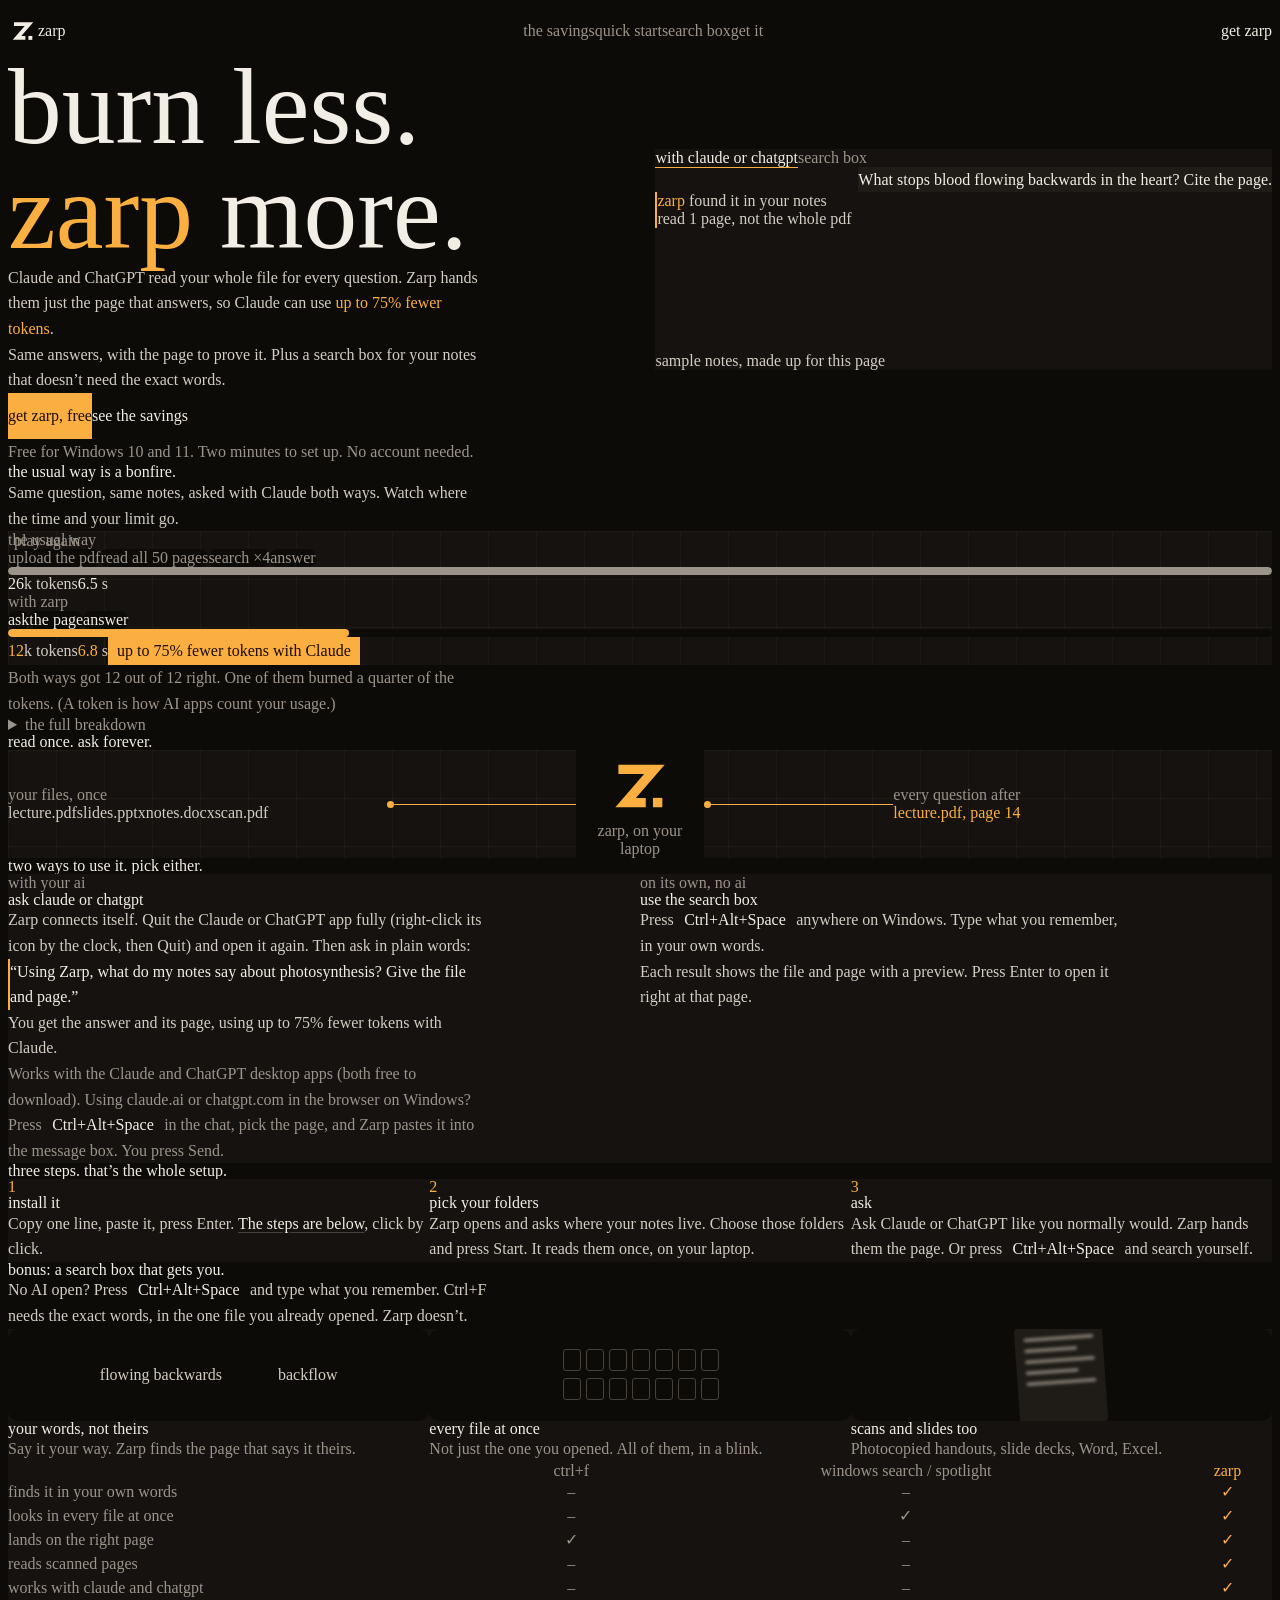
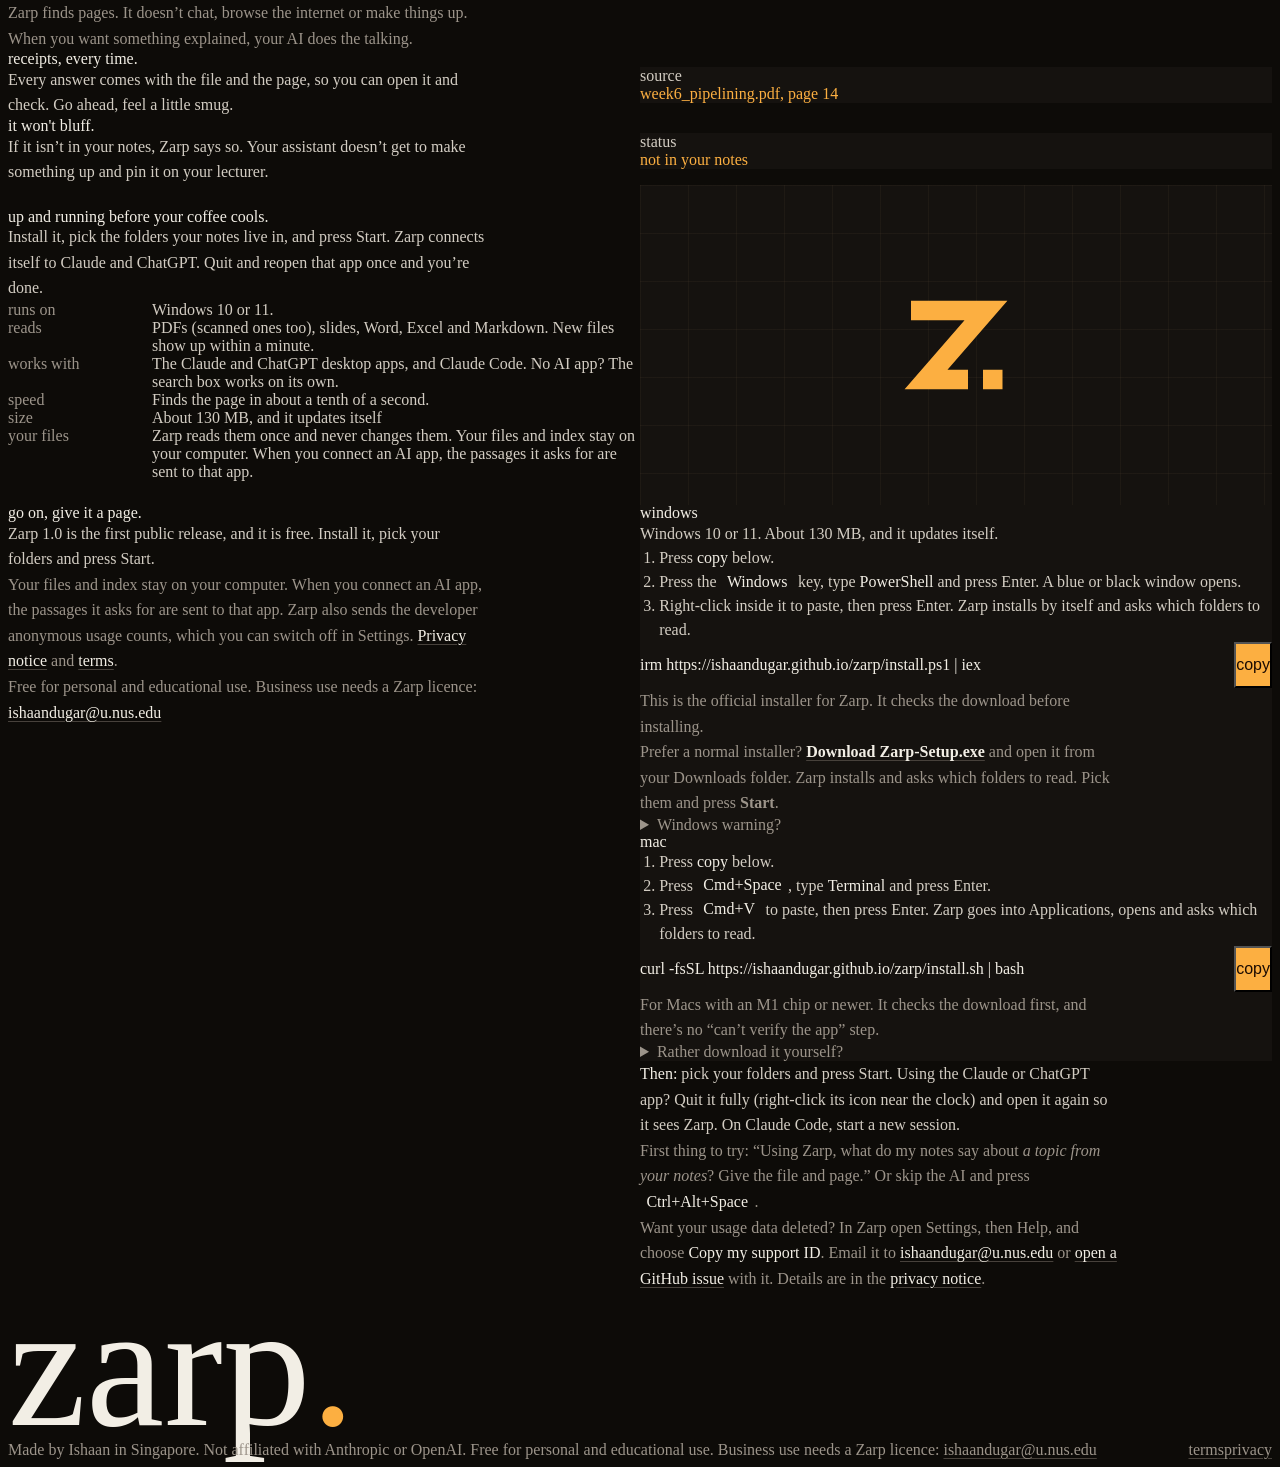
==== commit b224f2d8: "Site 1.0: PowerShell one-liner as main install path, Zarp-Setup.exe as second option, Mac card resto" ====
--- a/index.html
+++ b/index.html
@@ -272,17 +272,39 @@
         <div class="well get-card" id="card-win">
           <h3>windows</h3>
           <p>Windows 10 or 11. About 130 MB, and it updates itself.</p>
-          <!-- RELEASE-URL -->
-          <a class="btn btn--primary dl-link" href="https://github.com/IshaanDugar/DiskAI/releases/latest/download/Zarp-Setup.exe">Download Zarp for Windows</a>
           <ol class="mini">
-            <li>Open <b>Zarp-Setup.exe</b> from your Downloads folder.</li>
-            <li>Zarp installs and asks which folders to read. Pick them and press <b>Start</b>.</li>
+            <li>Press <b>copy</b> below.</li>
+            <li>Press the <kbd>Windows</kbd> key, type <b>PowerShell</b> and press Enter. A blue or black window opens.</li>
+            <li>Right-click inside it to paste, then press Enter. Zarp installs by itself and asks which folders to read.</li>
           </ol>
+          <div class="shell-row">
+            <input id="ps-line" class="shell-cmd" readonly aria-label="PowerShell install command" value="irm https://ishaandugar.github.io/zarp/install.ps1 | iex">
+            <button class="btn btn--primary shell-copy" type="button" data-copy="ps-line">copy</button>
+          </div>
+          <p class="small">This is the official installer for Zarp. It checks the download before installing.</p>
+          <p class="small">Prefer a normal installer? <a class="dl-link" href="https://github.com/IshaanDugar/zarp/releases/latest/download/Zarp-Setup.exe"><b>Download Zarp-Setup.exe</b></a> and open it from your Downloads folder. Zarp installs and asks which folders to read. Pick them and press <b>Start</b>.</p>
           <details class="alt" id="win-warning">
             <summary>Windows warning?</summary>
             <p class="small">Zarp is not code-signed yet, so Windows may ask you to confirm. This is common for new apps from small makers.</p>
             <p class="small"><b>“Windows protected your PC” (SmartScreen).</b> Click <b>More info</b>, then <b>Run anyway</b>.</p>
             <p class="small"><b>Blocked with no “Run anyway”? (Windows 11 Smart App Control).</b> Smart App Control can block apps that are not signed. Open <b>Windows Security</b>, then <b>App &amp; browser control</b>, then <b>Smart App Control settings</b> and choose <b>Off</b>. You can turn it back on later in the same place. Or wait for a signed version of Zarp.</p>
+          </details>
+        </div>
+        <div class="well get-card" id="card-mac">
+          <h3>mac</h3>
+          <ol class="mini">
+            <li>Press <b>copy</b> below.</li>
+            <li>Press <kbd>Cmd+Space</kbd>, type <b>Terminal</b> and press Enter.</li>
+            <li>Press <kbd>Cmd+V</kbd> to paste, then press Enter. Zarp goes into Applications, opens and asks which folders to read.</li>
+          </ol>
+          <div class="shell-row">
+            <input id="sh-line" class="shell-cmd" readonly aria-label="Terminal install command" value="curl -fsSL https://ishaandugar.github.io/zarp/install.sh | bash">
+            <button class="btn btn--primary shell-copy" type="button" data-copy="sh-line">copy</button>
+          </div>
+          <p class="small">For Macs with an M1 chip or newer. It checks the download first, and there’s no “can’t verify the app” step.</p>
+          <details class="alt">
+            <summary>Rather download it yourself?</summary>
+            <p class="small"><a href="https://github.com/IshaanDugar/zarp/releases/latest/download/Zarp-Beta-mac-arm64.zip" class="dl-link">Download Zarp for Mac</a> and drag <b>Zarp Beta</b> into Applications. The first time, your Mac says it can’t check the app: open <b>System Settings</b>, then <b>Privacy &amp; Security</b>, scroll down and click <b>Open Anyway</b>. Only once.</p>
           </details>
         </div>
         <div class="get-alt">
@@ -360,6 +382,17 @@
   }), { threshold: 0.35 }) : null;
   document.querySelectorAll('[data-anim]').forEach((el) => { if (io) io.observe(el); else start(el); });
   document.querySelectorAll('.replay').forEach((b) => b.addEventListener('click', () => start(b.closest('[data-anim]'))));
+  document.querySelectorAll('[data-copy]').forEach((btn) => {
+    const box = document.getElementById(btn.dataset.copy);
+    if (!box) return;
+    btn.addEventListener('click', async () => {
+      try { await navigator.clipboard.writeText(box.value); } catch { box.select(); }
+      btn.textContent = 'copied'; btn.dataset.done = '';
+      setTimeout(() => { btn.textContent = 'copy'; delete btn.dataset.done; }, 1800);
+    });
+    box.addEventListener('focus', () => box.select());
+  });
+  if (/Mac/.test(navigator.platform || navigator.userAgent)) { const g = document.getElementById('get'); if (g) g.classList.add('is-mac'); }
 })();
 </script>
 </body>
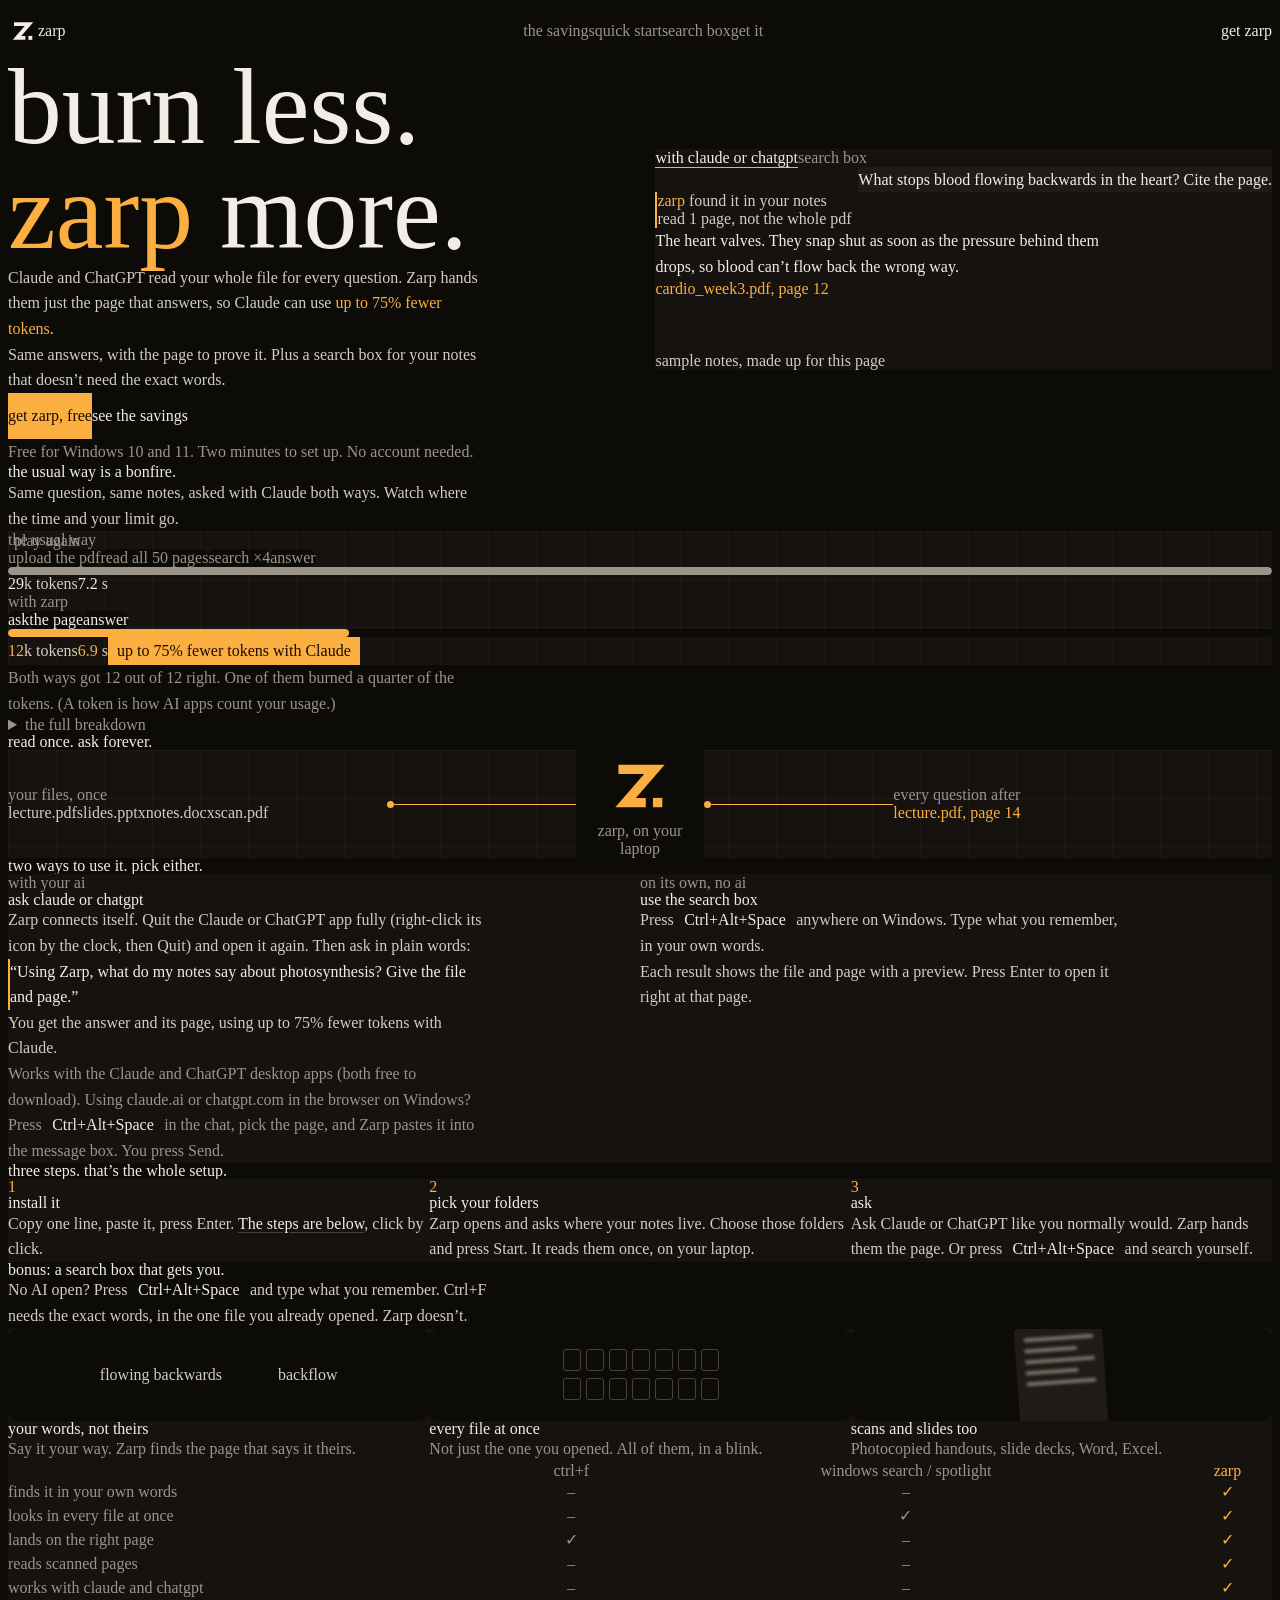
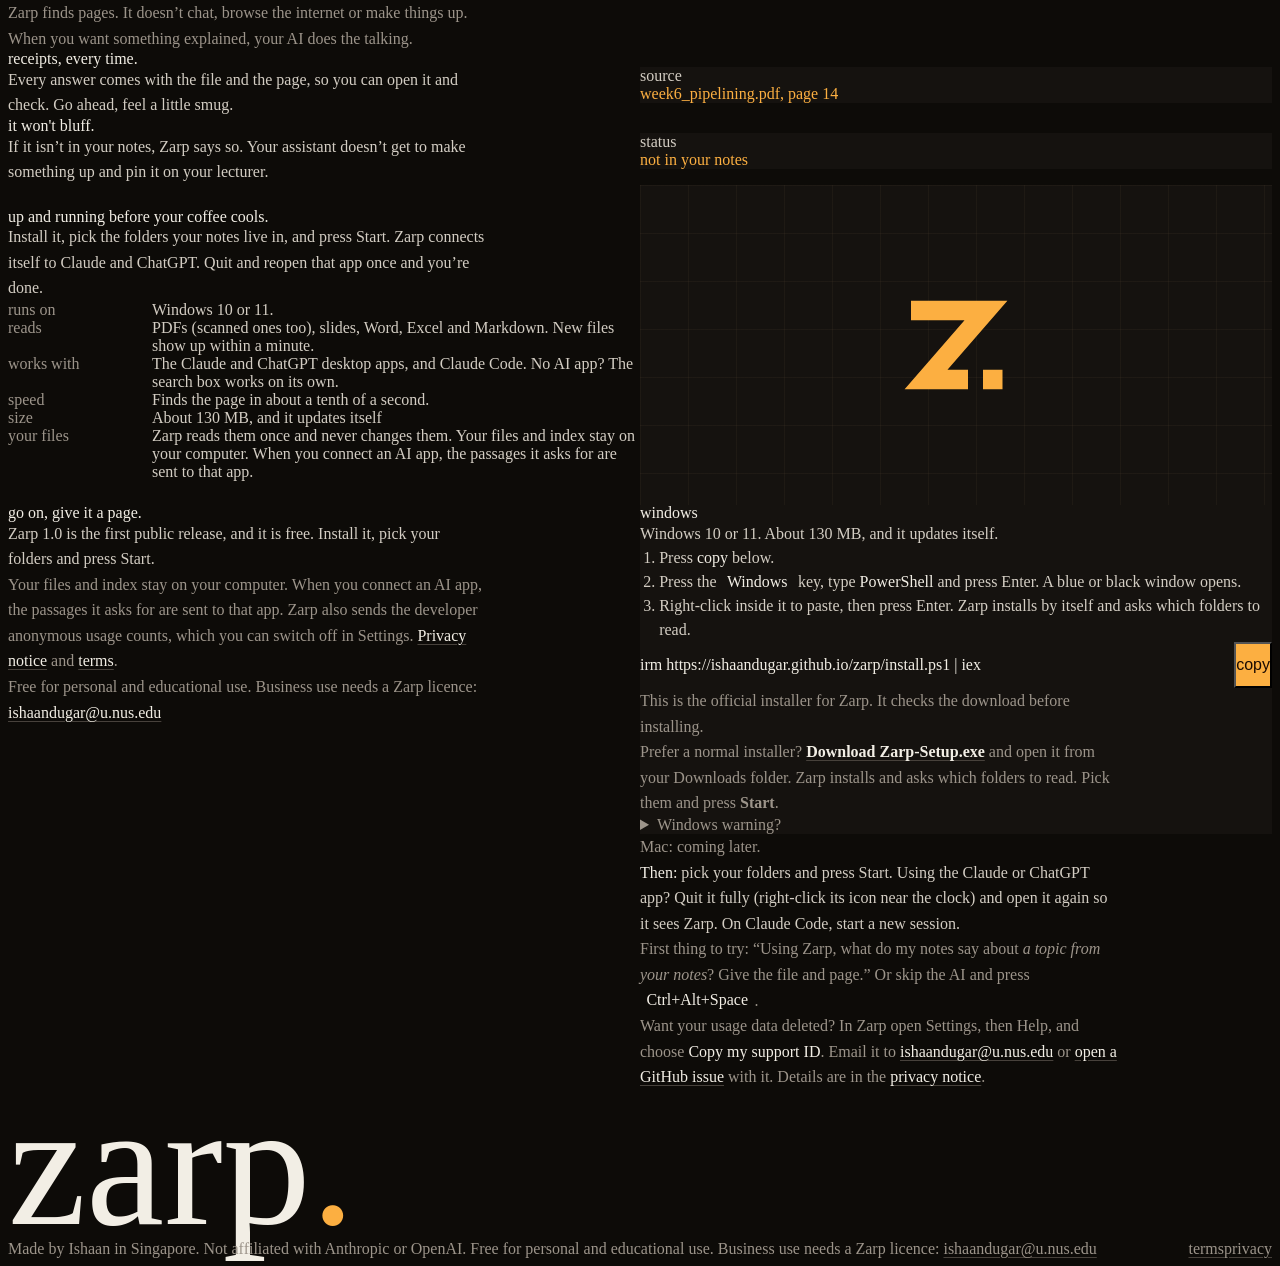
==== commit 22e14410: "Site 1.0: drop the Mac card, note that Mac comes later" ====
--- a/index.html
+++ b/index.html
@@ -290,23 +290,7 @@
             <p class="small"><b>Blocked with no “Run anyway”? (Windows 11 Smart App Control).</b> Smart App Control can block apps that are not signed. Open <b>Windows Security</b>, then <b>App &amp; browser control</b>, then <b>Smart App Control settings</b> and choose <b>Off</b>. You can turn it back on later in the same place. Or wait for a signed version of Zarp.</p>
           </details>
         </div>
-        <div class="well get-card" id="card-mac">
-          <h3>mac</h3>
-          <ol class="mini">
-            <li>Press <b>copy</b> below.</li>
-            <li>Press <kbd>Cmd+Space</kbd>, type <b>Terminal</b> and press Enter.</li>
-            <li>Press <kbd>Cmd+V</kbd> to paste, then press Enter. Zarp goes into Applications, opens and asks which folders to read.</li>
-          </ol>
-          <div class="shell-row">
-            <input id="sh-line" class="shell-cmd" readonly aria-label="Terminal install command" value="curl -fsSL https://ishaandugar.github.io/zarp/install.sh | bash">
-            <button class="btn btn--primary shell-copy" type="button" data-copy="sh-line">copy</button>
-          </div>
-          <p class="small">For Macs with an M1 chip or newer. It checks the download first, and there’s no “can’t verify the app” step.</p>
-          <details class="alt">
-            <summary>Rather download it yourself?</summary>
-            <p class="small"><a href="https://github.com/IshaanDugar/zarp/releases/latest/download/Zarp-Beta-mac-arm64.zip" class="dl-link">Download Zarp for Mac</a> and drag <b>Zarp Beta</b> into Applications. The first time, your Mac says it can’t check the app: open <b>System Settings</b>, then <b>Privacy &amp; Security</b>, scroll down and click <b>Open Anyway</b>. Only once.</p>
-          </details>
-        </div>
+        <p class="small">Mac: coming later.</p>
         <div class="get-alt">
           <p><b>Then:</b> pick your folders and press Start. Using the Claude or ChatGPT app? Quit it fully (right-click its icon near the clock) and open it again so it sees Zarp. On Claude Code, start a new session.</p>
           <p class="small">First thing to try: “Using Zarp, what do my notes say about <i>a topic from your notes</i>? Give the file and page.” Or skip the AI and press <kbd>Ctrl+Alt+Space</kbd>.</p>
@@ -392,7 +376,6 @@
     });
     box.addEventListener('focus', () => box.select());
   });
-  if (/Mac/.test(navigator.platform || navigator.userAgent)) { const g = document.getElementById('get'); if (g) g.classList.add('is-mac'); }
 })();
 </script>
 </body>
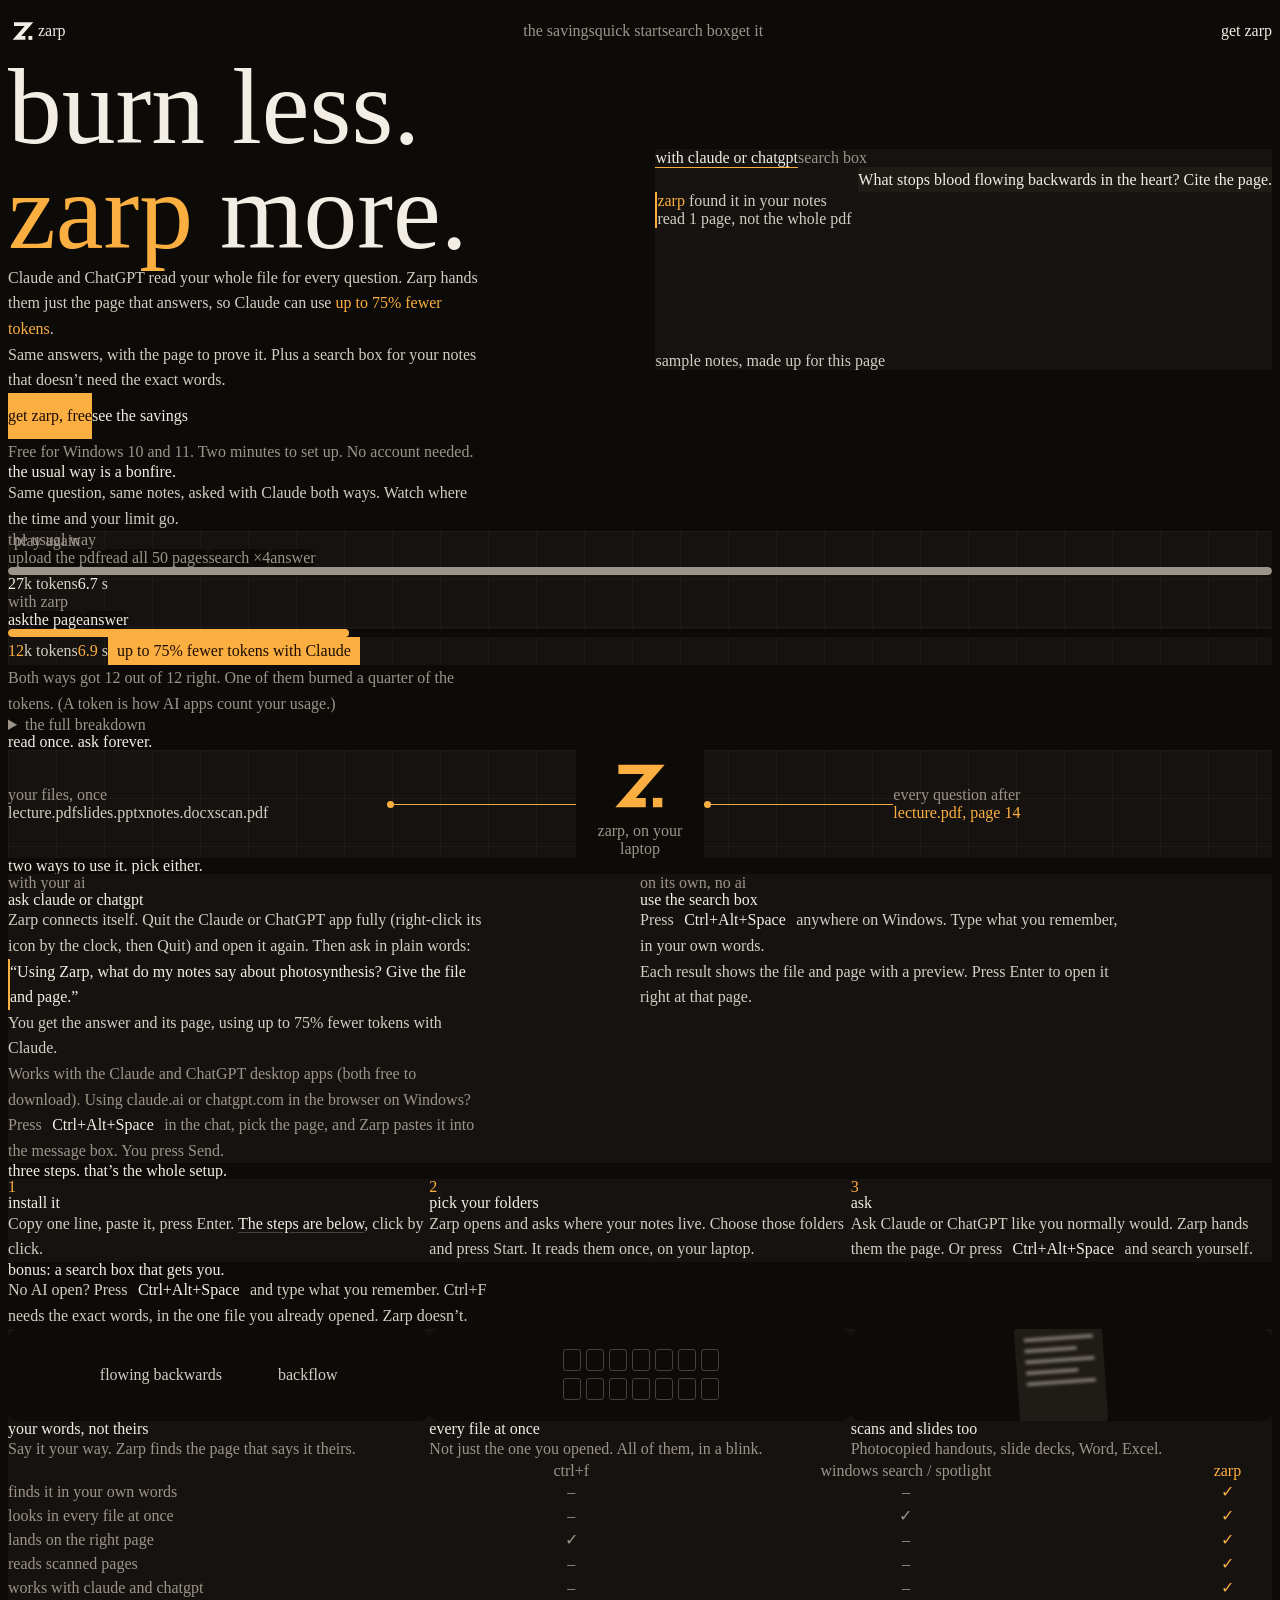
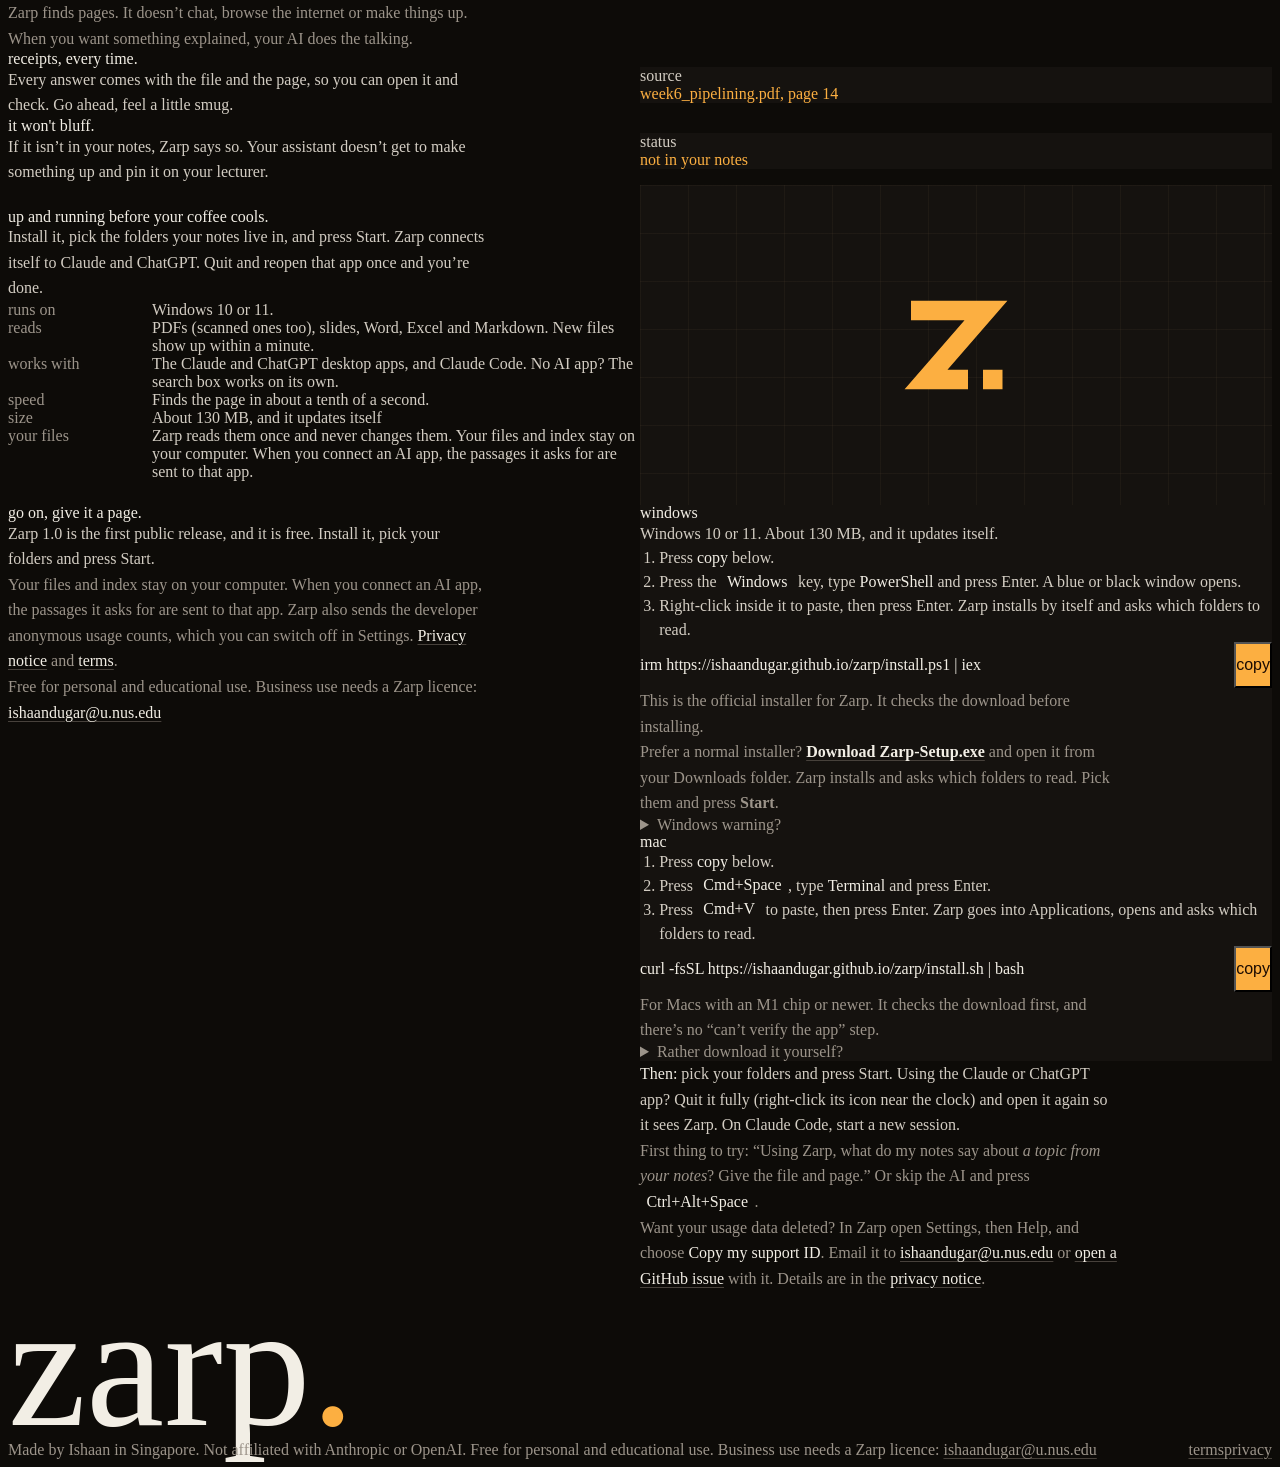
==== commit 3031331a: "Revert "Site 1.0: drop the Mac card, note that Mac comes later" This reverts commit 22e144105a482ac4" ====
--- a/index.html
+++ b/index.html
@@ -290,7 +290,23 @@
             <p class="small"><b>Blocked with no “Run anyway”? (Windows 11 Smart App Control).</b> Smart App Control can block apps that are not signed. Open <b>Windows Security</b>, then <b>App &amp; browser control</b>, then <b>Smart App Control settings</b> and choose <b>Off</b>. You can turn it back on later in the same place. Or wait for a signed version of Zarp.</p>
           </details>
         </div>
-        <p class="small">Mac: coming later.</p>
+        <div class="well get-card" id="card-mac">
+          <h3>mac</h3>
+          <ol class="mini">
+            <li>Press <b>copy</b> below.</li>
+            <li>Press <kbd>Cmd+Space</kbd>, type <b>Terminal</b> and press Enter.</li>
+            <li>Press <kbd>Cmd+V</kbd> to paste, then press Enter. Zarp goes into Applications, opens and asks which folders to read.</li>
+          </ol>
+          <div class="shell-row">
+            <input id="sh-line" class="shell-cmd" readonly aria-label="Terminal install command" value="curl -fsSL https://ishaandugar.github.io/zarp/install.sh | bash">
+            <button class="btn btn--primary shell-copy" type="button" data-copy="sh-line">copy</button>
+          </div>
+          <p class="small">For Macs with an M1 chip or newer. It checks the download first, and there’s no “can’t verify the app” step.</p>
+          <details class="alt">
+            <summary>Rather download it yourself?</summary>
+            <p class="small"><a href="https://github.com/IshaanDugar/zarp/releases/latest/download/Zarp-Beta-mac-arm64.zip" class="dl-link">Download Zarp for Mac</a> and drag <b>Zarp Beta</b> into Applications. The first time, your Mac says it can’t check the app: open <b>System Settings</b>, then <b>Privacy &amp; Security</b>, scroll down and click <b>Open Anyway</b>. Only once.</p>
+          </details>
+        </div>
         <div class="get-alt">
           <p><b>Then:</b> pick your folders and press Start. Using the Claude or ChatGPT app? Quit it fully (right-click its icon near the clock) and open it again so it sees Zarp. On Claude Code, start a new session.</p>
           <p class="small">First thing to try: “Using Zarp, what do my notes say about <i>a topic from your notes</i>? Give the file and page.” Or skip the AI and press <kbd>Ctrl+Alt+Space</kbd>.</p>
@@ -376,6 +392,7 @@
     });
     box.addEventListener('focus', () => box.select());
   });
+  if (/Mac/.test(navigator.platform || navigator.userAgent)) { const g = document.getElementById('get'); if (g) g.classList.add('is-mac'); }
 })();
 </script>
 </body>
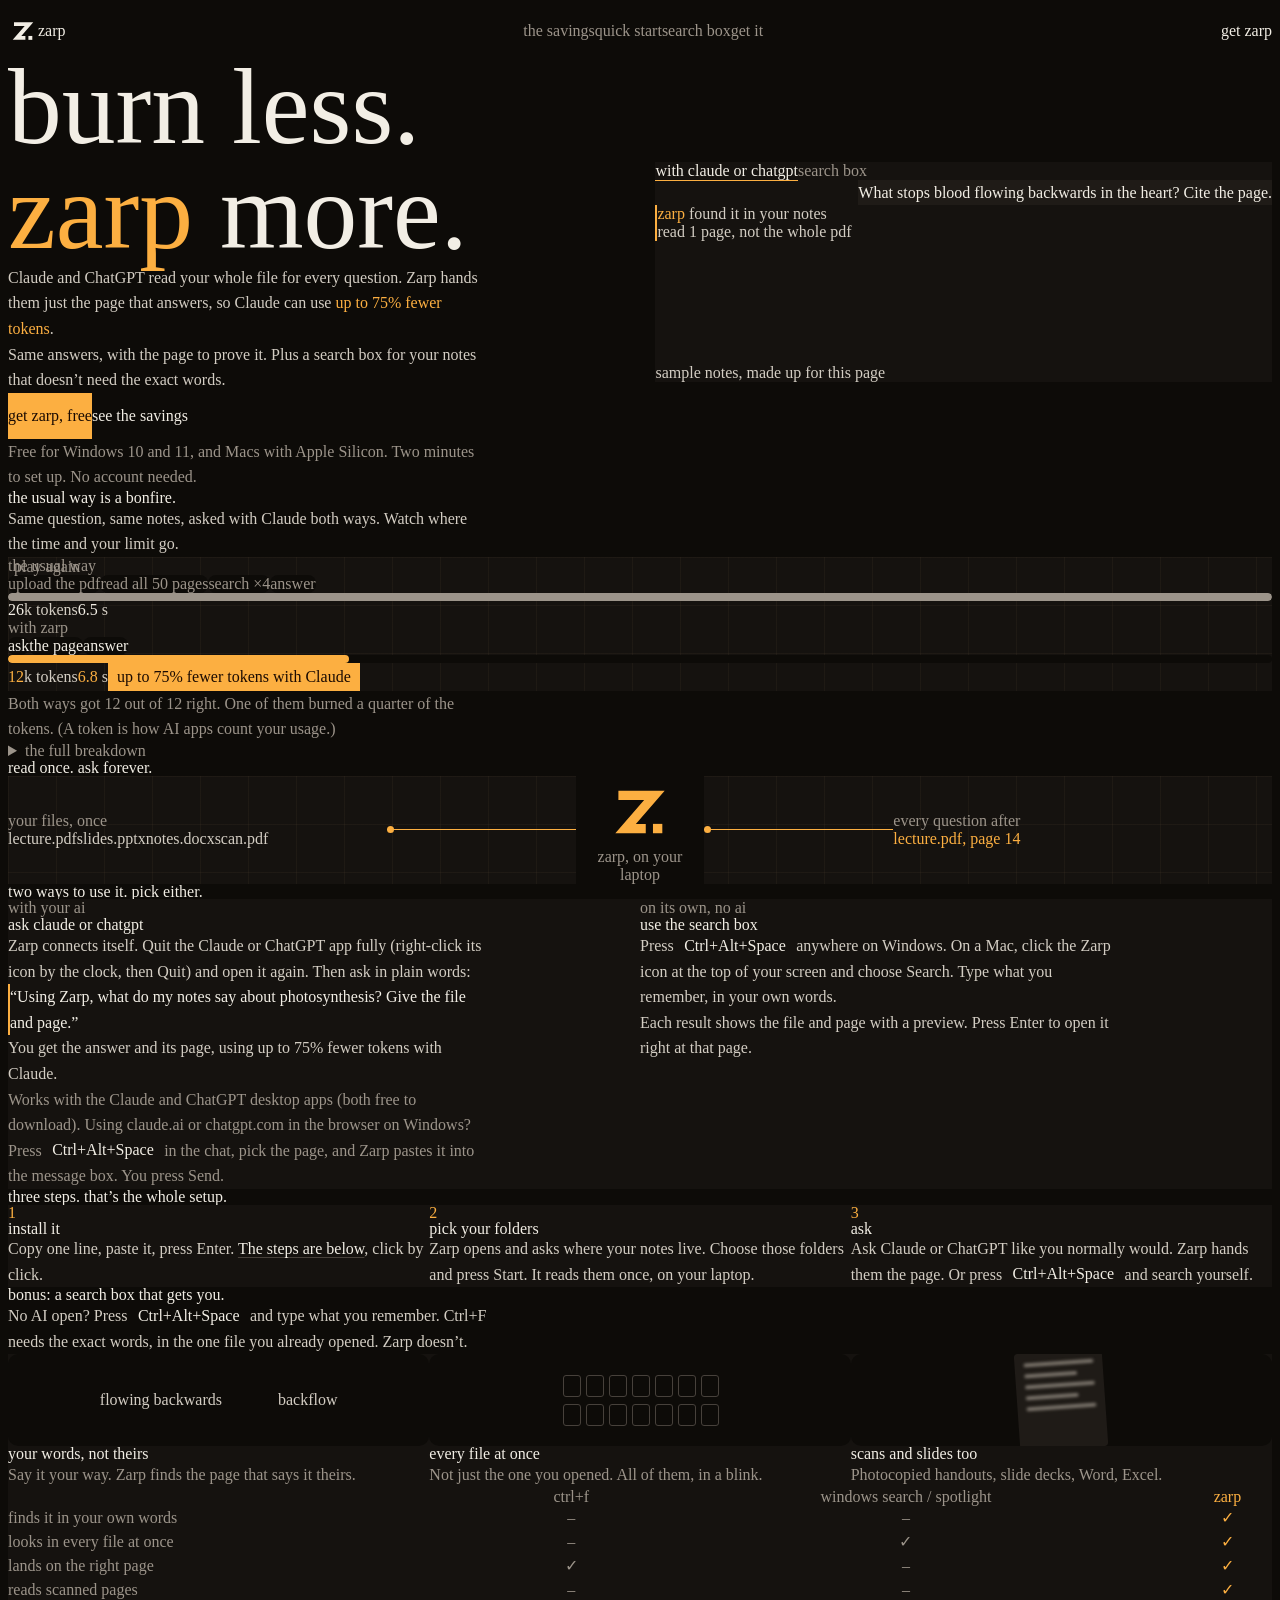
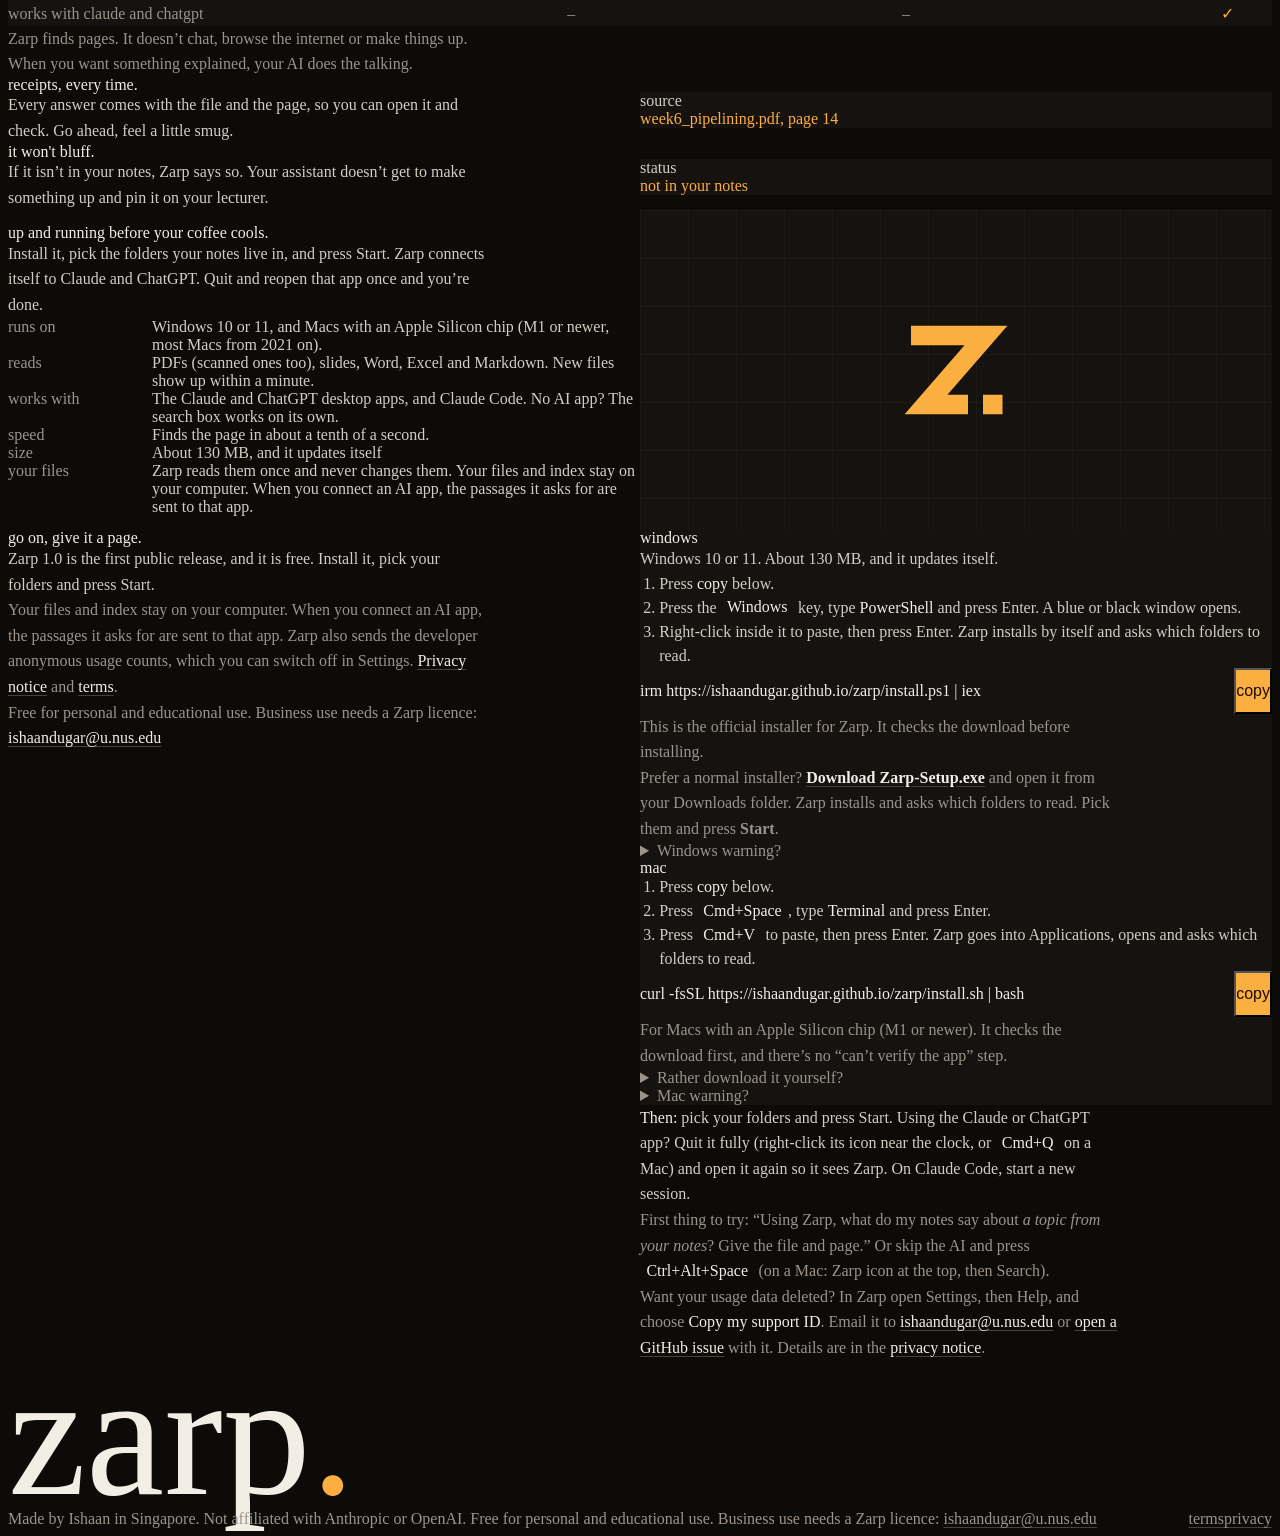
==== commit 8b696dfa: "Site 1.0: keep Mac card for the 1.0 build (Zarp-mac-arm64.zip, Apple Silicon, Gatekeeper help), rewr" ====
--- a/index.html
+++ b/index.html
@@ -4,7 +4,7 @@
 <meta charset="utf-8">
 <meta name="viewport" content="width=device-width, initial-scale=1, viewport-fit=cover">
 <title>Zarp</title>
-<meta name="description" content="Claude and ChatGPT read your whole PDF for every question. Zarp hands them just the page that answers, so Claude can use up to 75% fewer tokens. Free for Windows.">
+<meta name="description" content="Claude and ChatGPT read your whole PDF for every question. Zarp hands them just the page that answers, so Claude can use up to 75% fewer tokens. Free for Windows and Mac.">
 <link rel="icon" href="data:image/svg+xml,%3Csvg xmlns='http://www.w3.org/2000/svg' viewBox='0 0 100 100'%3E%3Crect width='100' height='100' rx='22' fill='%23181512'/%3E%3Cpath d='M20 27H70L30 73H58' fill='none' stroke='%23f7b83d' stroke-width='13'/%3E%3Crect x='68' y='66.5' width='13' height='13' fill=%27%23f5b544%27/%3E%3C/svg%3E">
 <link rel="preconnect" href="https://fonts.googleapis.com">
 <link rel="preconnect" href="https://fonts.gstatic.com" crossorigin>
@@ -41,7 +41,7 @@
           <a class="btn btn--primary" href="#install">get zarp, free</a>
           <a class="btn btn--secondary" href="#savings">see the savings</a>
         </div>
-        <p class="small">Free for Windows 10 and 11. Two minutes to set up. No account needed.</p>
+        <p class="small">Free for Windows 10 and 11, and Macs with Apple Silicon. Two minutes to set up. No account needed.</p>
       </div>
 
       <figure class="well chat demo" aria-label="Demo: the same search in Ctrl+F and in Zarp, and Claude using Zarp">
@@ -161,7 +161,7 @@
         <div class="well way">
           <span class="path-name">on its own, no ai</span>
           <h3>use the search box</h3>
-          <p>Press <kbd>Ctrl+Alt+Space</kbd> anywhere on Windows. Type what you remember, in your own words.</p>
+          <p>Press <kbd>Ctrl+Alt+Space</kbd> anywhere on Windows. On a Mac, click the Zarp icon at the top of your screen and choose Search. Type what you remember, in your own words.</p>
           <p>Each result shows the file and page with a preview. Press Enter to open it right at that page.</p>
         </div>
       </div>
@@ -247,7 +247,7 @@
         <h2>up and running before your coffee cools.</h2>
         <p>Install it, pick the folders your notes live in, and press Start. Zarp connects itself to Claude and ChatGPT. Quit and reopen that app once and you’re done.</p>
         <ul class="needs">
-          <li><span>runs on</span><span>Windows 10 or 11.</span></li>
+          <li><span>runs on</span><span>Windows 10 or 11, and Macs with an Apple Silicon chip (M1 or newer, most Macs from 2021 on).</span></li>
           <li><span>reads</span><span>PDFs (scanned ones too), slides, Word, Excel and Markdown. New files show up within a minute.</span></li>
           <li><span>works with</span><span>The Claude and ChatGPT desktop apps, and Claude Code. No AI app? The search box works on its own.</span></li>
           <li><span>speed</span><span>Finds the page in about a tenth of a second.</span></li>
@@ -301,15 +301,21 @@
             <input id="sh-line" class="shell-cmd" readonly aria-label="Terminal install command" value="curl -fsSL https://ishaandugar.github.io/zarp/install.sh | bash">
             <button class="btn btn--primary shell-copy" type="button" data-copy="sh-line">copy</button>
           </div>
-          <p class="small">For Macs with an M1 chip or newer. It checks the download first, and there’s no “can’t verify the app” step.</p>
+          <p class="small">For Macs with an Apple Silicon chip (M1 or newer). It checks the download first, and there’s no “can’t verify the app” step.</p>
           <details class="alt">
             <summary>Rather download it yourself?</summary>
-            <p class="small"><a href="https://github.com/IshaanDugar/zarp/releases/latest/download/Zarp-Beta-mac-arm64.zip" class="dl-link">Download Zarp for Mac</a> and drag <b>Zarp Beta</b> into Applications. The first time, your Mac says it can’t check the app: open <b>System Settings</b>, then <b>Privacy &amp; Security</b>, scroll down and click <b>Open Anyway</b>. Only once.</p>
+            <p class="small"><a href="https://github.com/IshaanDugar/zarp/releases/latest/download/Zarp-mac-arm64.zip" class="dl-link">Download Zarp for Mac</a> (Apple Silicon only: M1 or newer), open the zip and drag <b>Zarp</b> into Applications.</p>
           </details>
+          <details class="alt" id="mac-warning">
+            <summary>Mac warning?</summary>
+            <p class="small">Zarp is not notarized by Apple yet, so the first time you open a downloaded copy, your Mac may say it can’t check the app for malicious software. This is common for new apps from small makers. The one-line install above skips this step.</p>
+            <p class="small"><b>macOS 15 or newer.</b> Open the app once, then open <b>System Settings</b>, then <b>Privacy &amp; Security</b>, scroll down and click <b>Open Anyway</b>. Only once.</p>
+            <p class="small"><b>Older macOS.</b> Right-click (or Control-click) <b>Zarp</b> in Applications, choose <b>Open</b>, then <b>Open</b> again.</p>
+          </details>
         </div>
         <div class="get-alt">
-          <p><b>Then:</b> pick your folders and press Start. Using the Claude or ChatGPT app? Quit it fully (right-click its icon near the clock) and open it again so it sees Zarp. On Claude Code, start a new session.</p>
-          <p class="small">First thing to try: “Using Zarp, what do my notes say about <i>a topic from your notes</i>? Give the file and page.” Or skip the AI and press <kbd>Ctrl+Alt+Space</kbd>.</p>
+          <p><b>Then:</b> pick your folders and press Start. Using the Claude or ChatGPT app? Quit it fully (right-click its icon near the clock, or <kbd>Cmd+Q</kbd> on a Mac) and open it again so it sees Zarp. On Claude Code, start a new session.</p>
+          <p class="small">First thing to try: “Using Zarp, what do my notes say about <i>a topic from your notes</i>? Give the file and page.” Or skip the AI and press <kbd>Ctrl+Alt+Space</kbd> (on a Mac: Zarp icon at the top, then Search).</p>
           <p class="small">Want your usage data deleted? In Zarp open Settings, then Help, and choose <b>Copy my support ID</b>. Email it to <a href="mailto:ishaandugar@u.nus.edu">ishaandugar@u.nus.edu</a> or <a href="https://github.com/IshaanDugar/zarp/issues/new?title=Delete%20my%20data">open a GitHub issue</a> with it. Details are in the <a href="privacy.html">privacy notice</a>.</p>
         </div>
       </div>
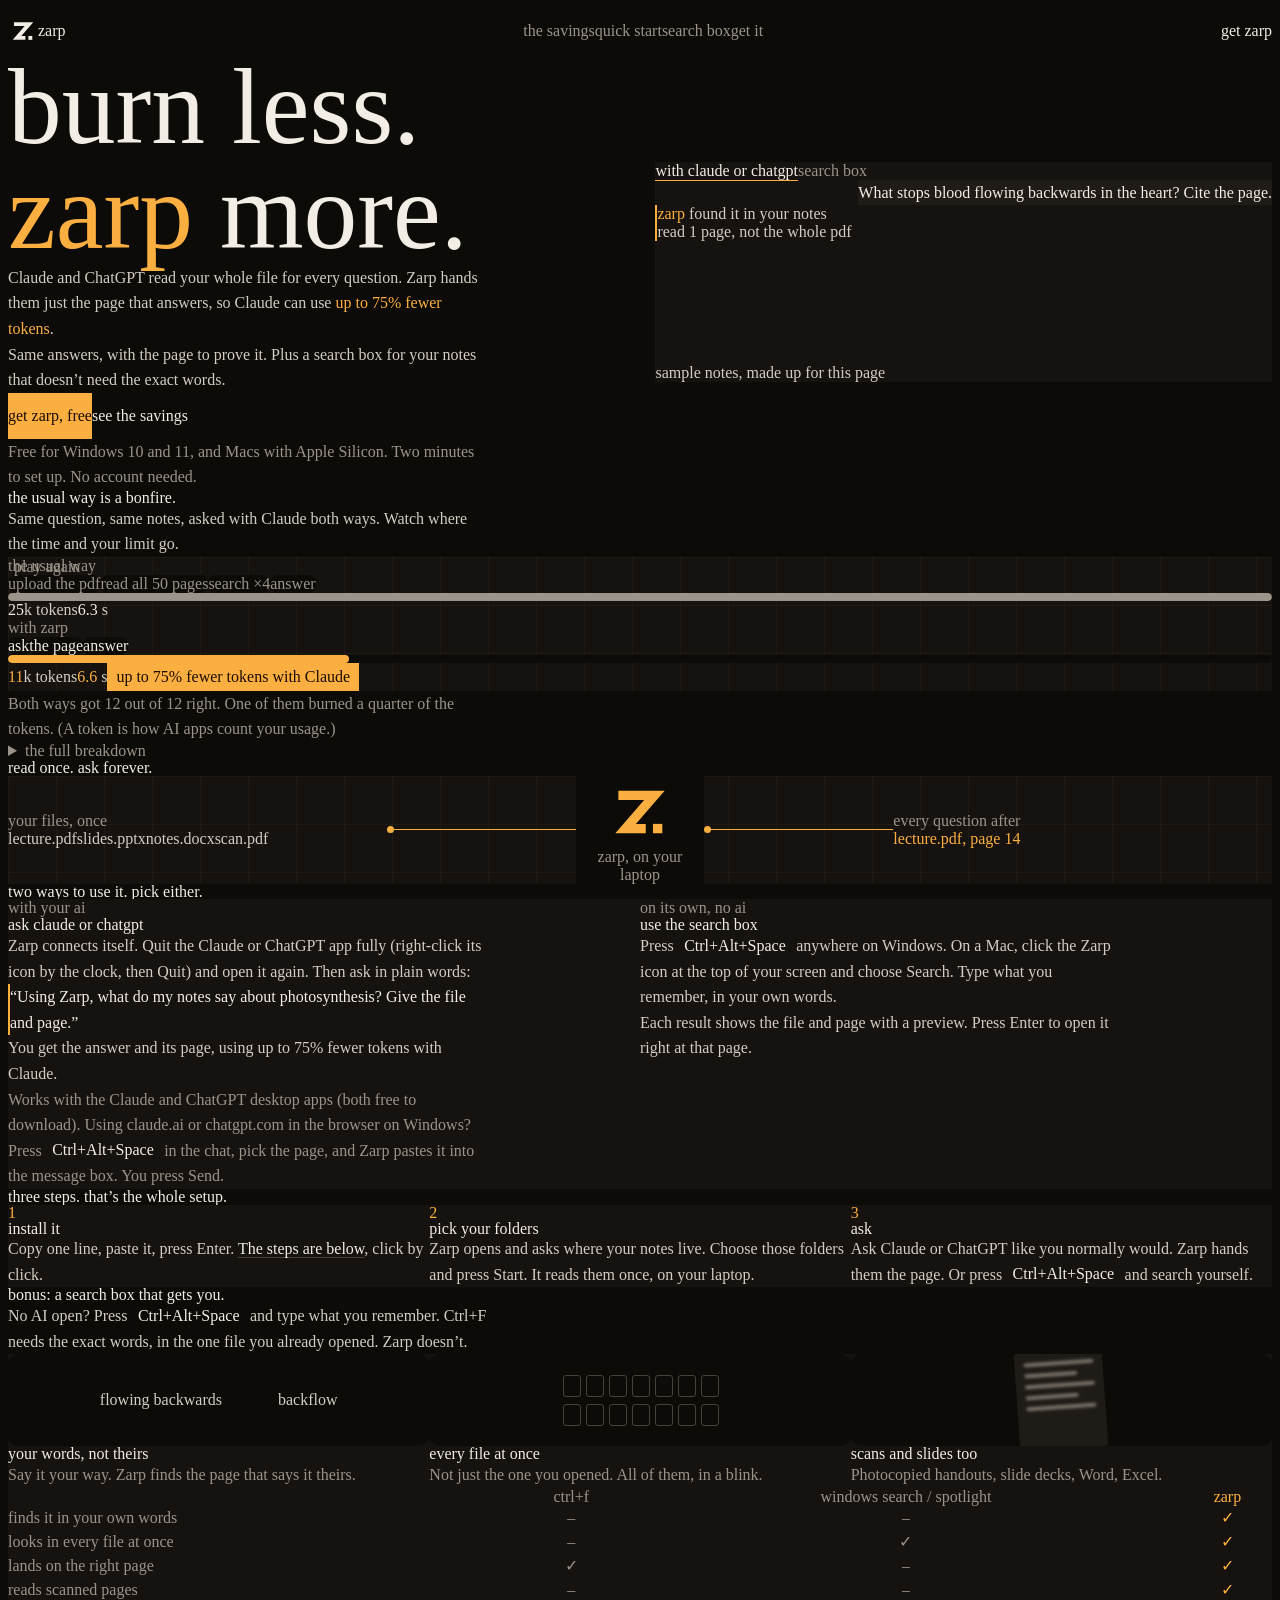
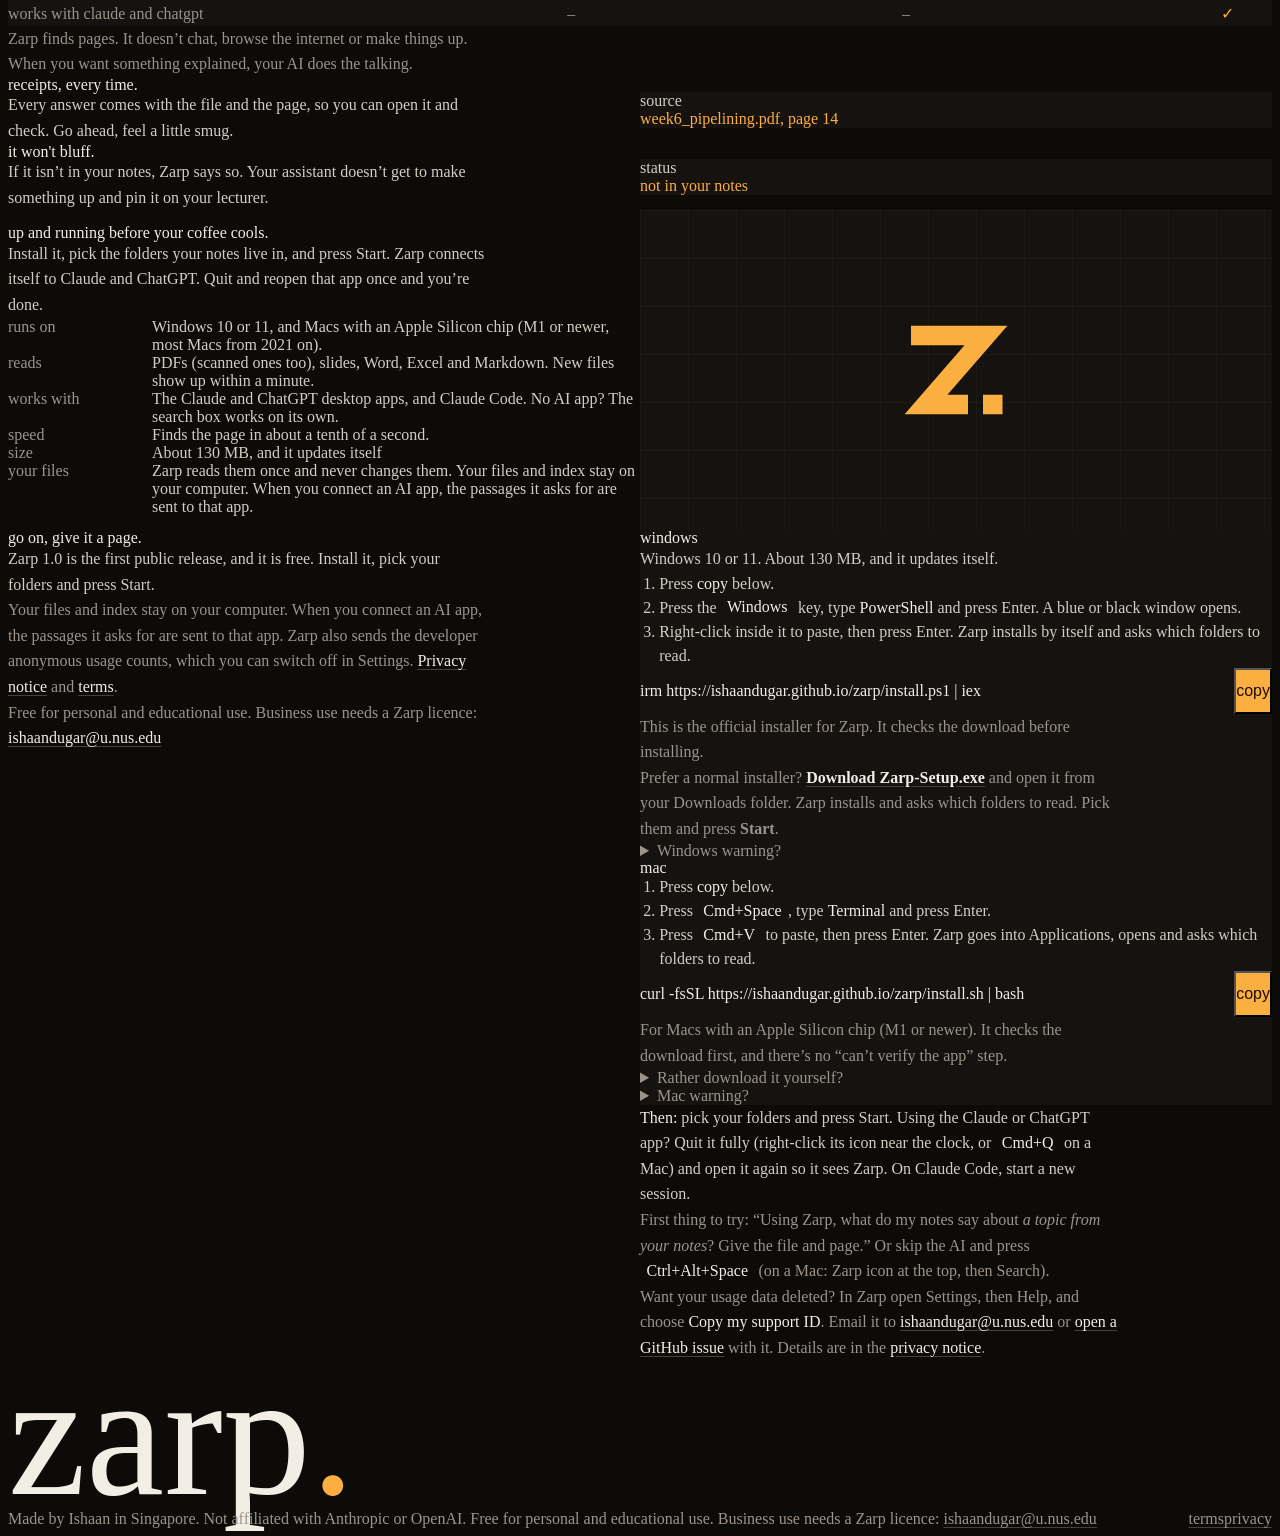
==== commit 27a9692d: "Merge remote-tracking branch 'origin/main' into site-1.0 # Conflicts: #	index.html" ====
--- a/index.html
+++ b/index.html
@@ -4,7 +4,18 @@
 <meta charset="utf-8">
 <meta name="viewport" content="width=device-width, initial-scale=1, viewport-fit=cover">
 <title>Zarp</title>
-<meta name="description" content="Claude and ChatGPT read your whole PDF for every question. Zarp hands them just the page that answers, so Claude can use up to 75% fewer tokens. Free for Windows and Mac.">
+<meta name="description" content="Claude and ChatGPT read your whole PDF for every question. Zarp hands them just the page that answers, so they use up to 75% less of your limit. Free for Windows and Mac.">
+<link rel="canonical" href="https://ishaandugar.github.io/zarp/">
+<meta property="og:type" content="website">
+<meta property="og:site_name" content="Zarp">
+<meta property="og:title" content="Zarp: burn less. zarp more.">
+<meta property="og:description" content="Claude and ChatGPT read your whole PDF for every question. Zarp hands them just the page that answers, so they use up to 75% less of your limit. Free for Windows and Mac.">
+<meta property="og:url" content="https://ishaandugar.github.io/zarp/">
+<meta property="og:image" content="https://ishaandugar.github.io/zarp/og-v1.png">
+<meta property="og:image:width" content="1200">
+<meta property="og:image:height" content="630">
+<meta property="og:image:alt" content="Zarp: burn less. zarp more. A chat where Zarp finds the answer in one page of your notes and cites it.">
+<meta name="twitter:card" content="summary_large_image">
 <link rel="icon" href="data:image/svg+xml,%3Csvg xmlns='http://www.w3.org/2000/svg' viewBox='0 0 100 100'%3E%3Crect width='100' height='100' rx='22' fill='%23181512'/%3E%3Cpath d='M20 27H70L30 73H58' fill='none' stroke='%23f7b83d' stroke-width='13'/%3E%3Crect x='68' y='66.5' width='13' height='13' fill=%27%23f5b544%27/%3E%3C/svg%3E">
 <link rel="preconnect" href="https://fonts.googleapis.com">
 <link rel="preconnect" href="https://fonts.gstatic.com" crossorigin>
